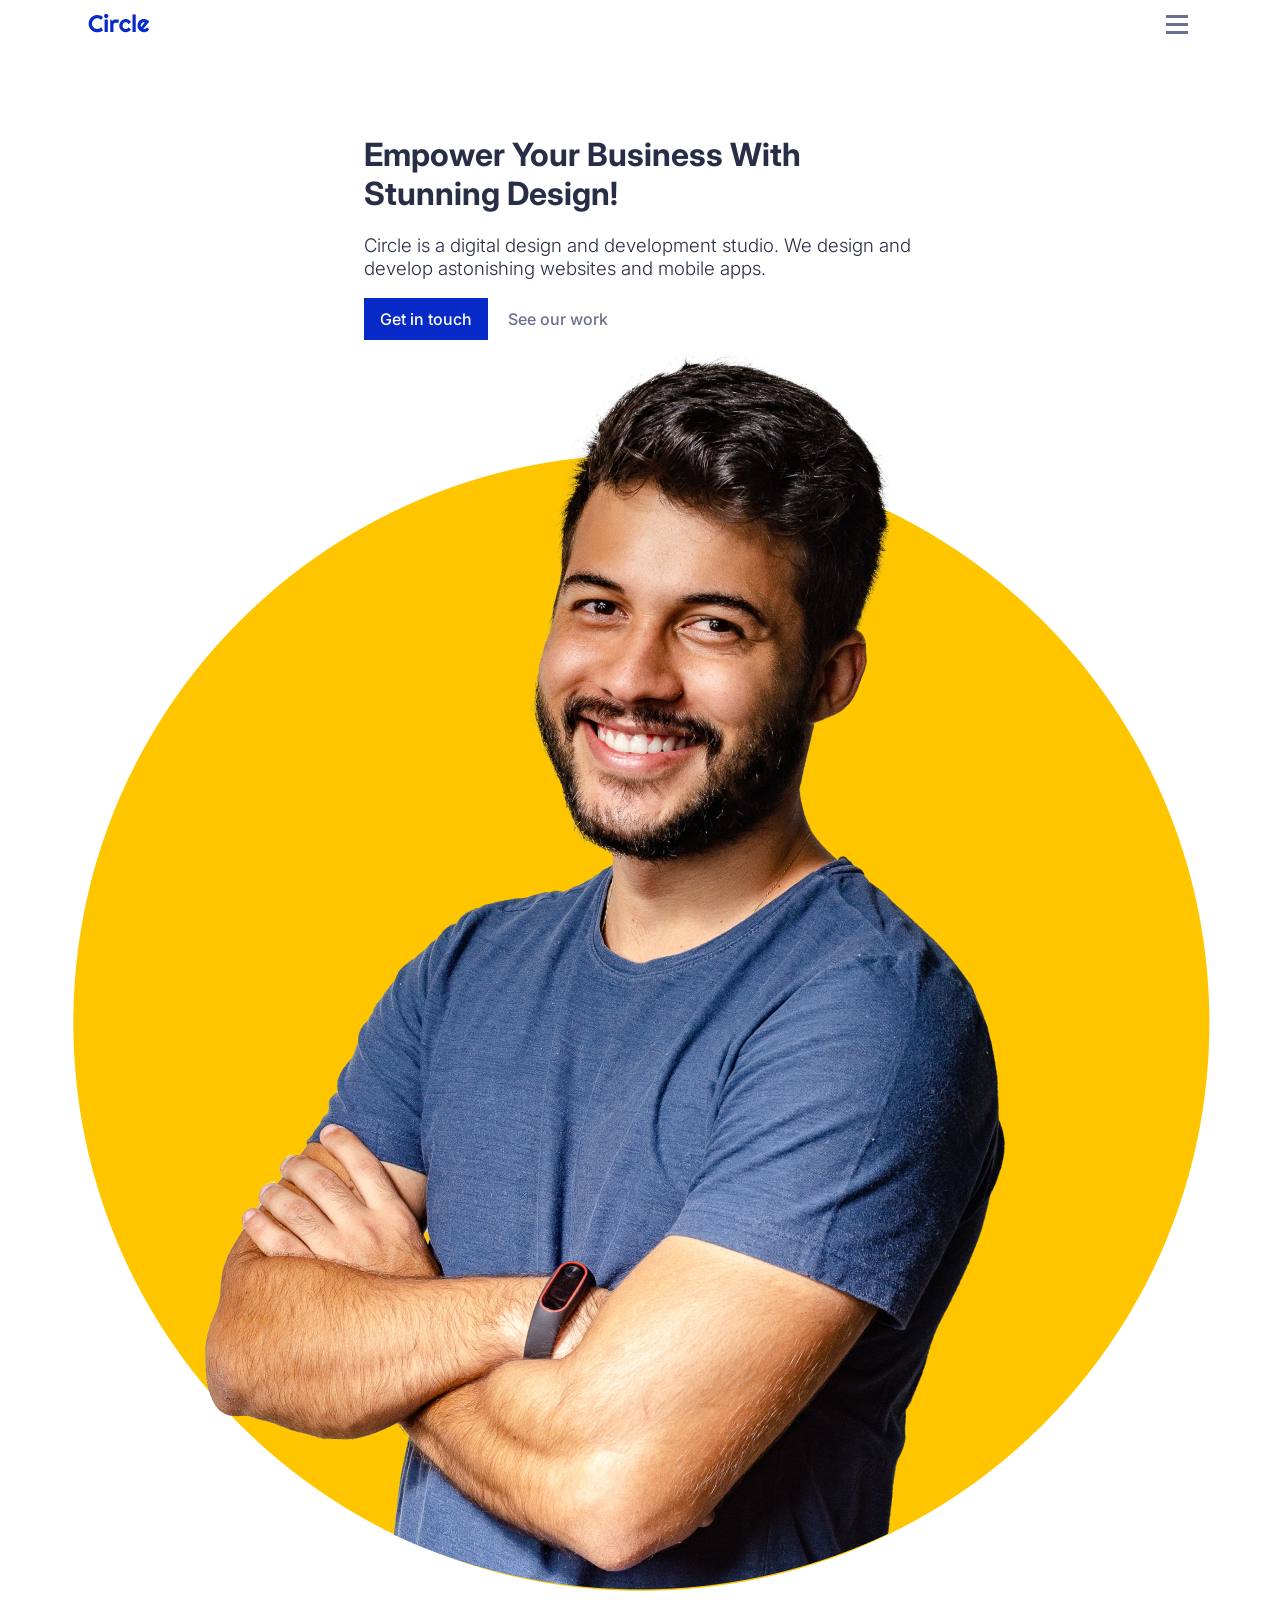
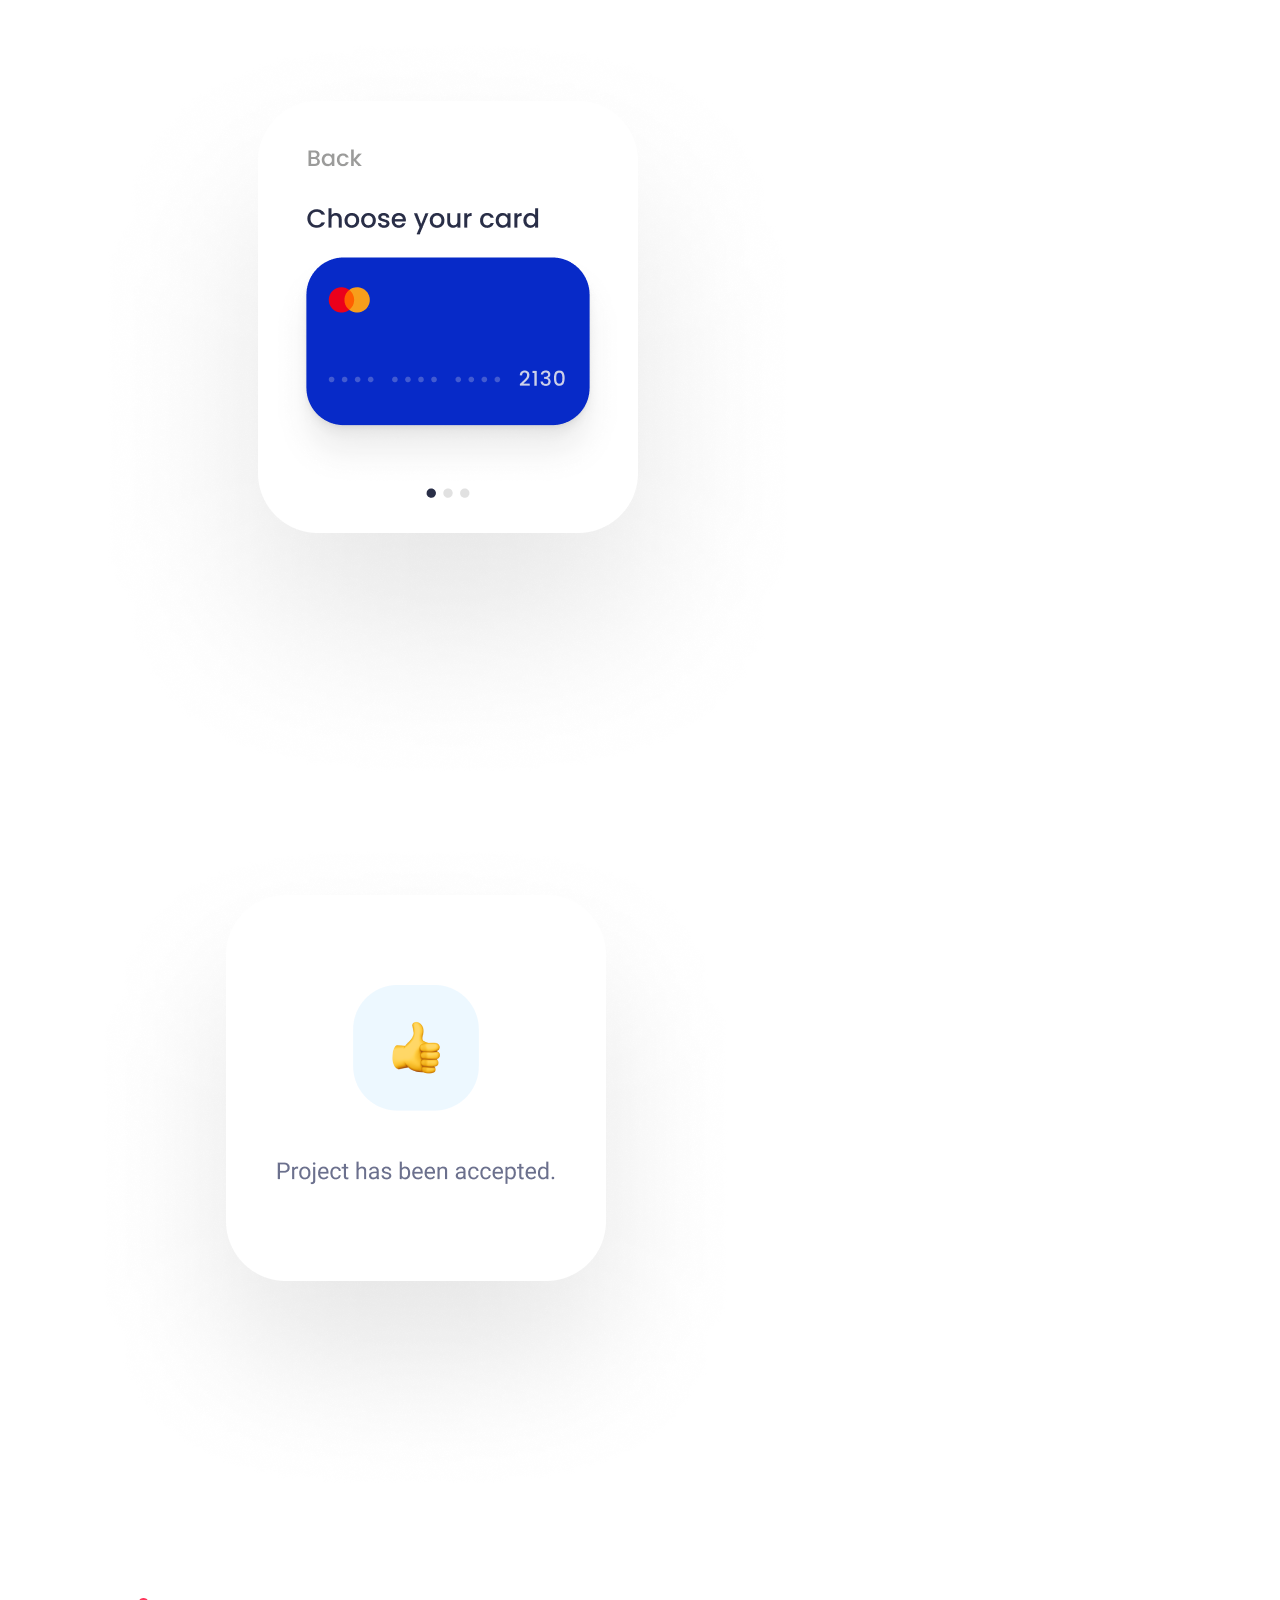
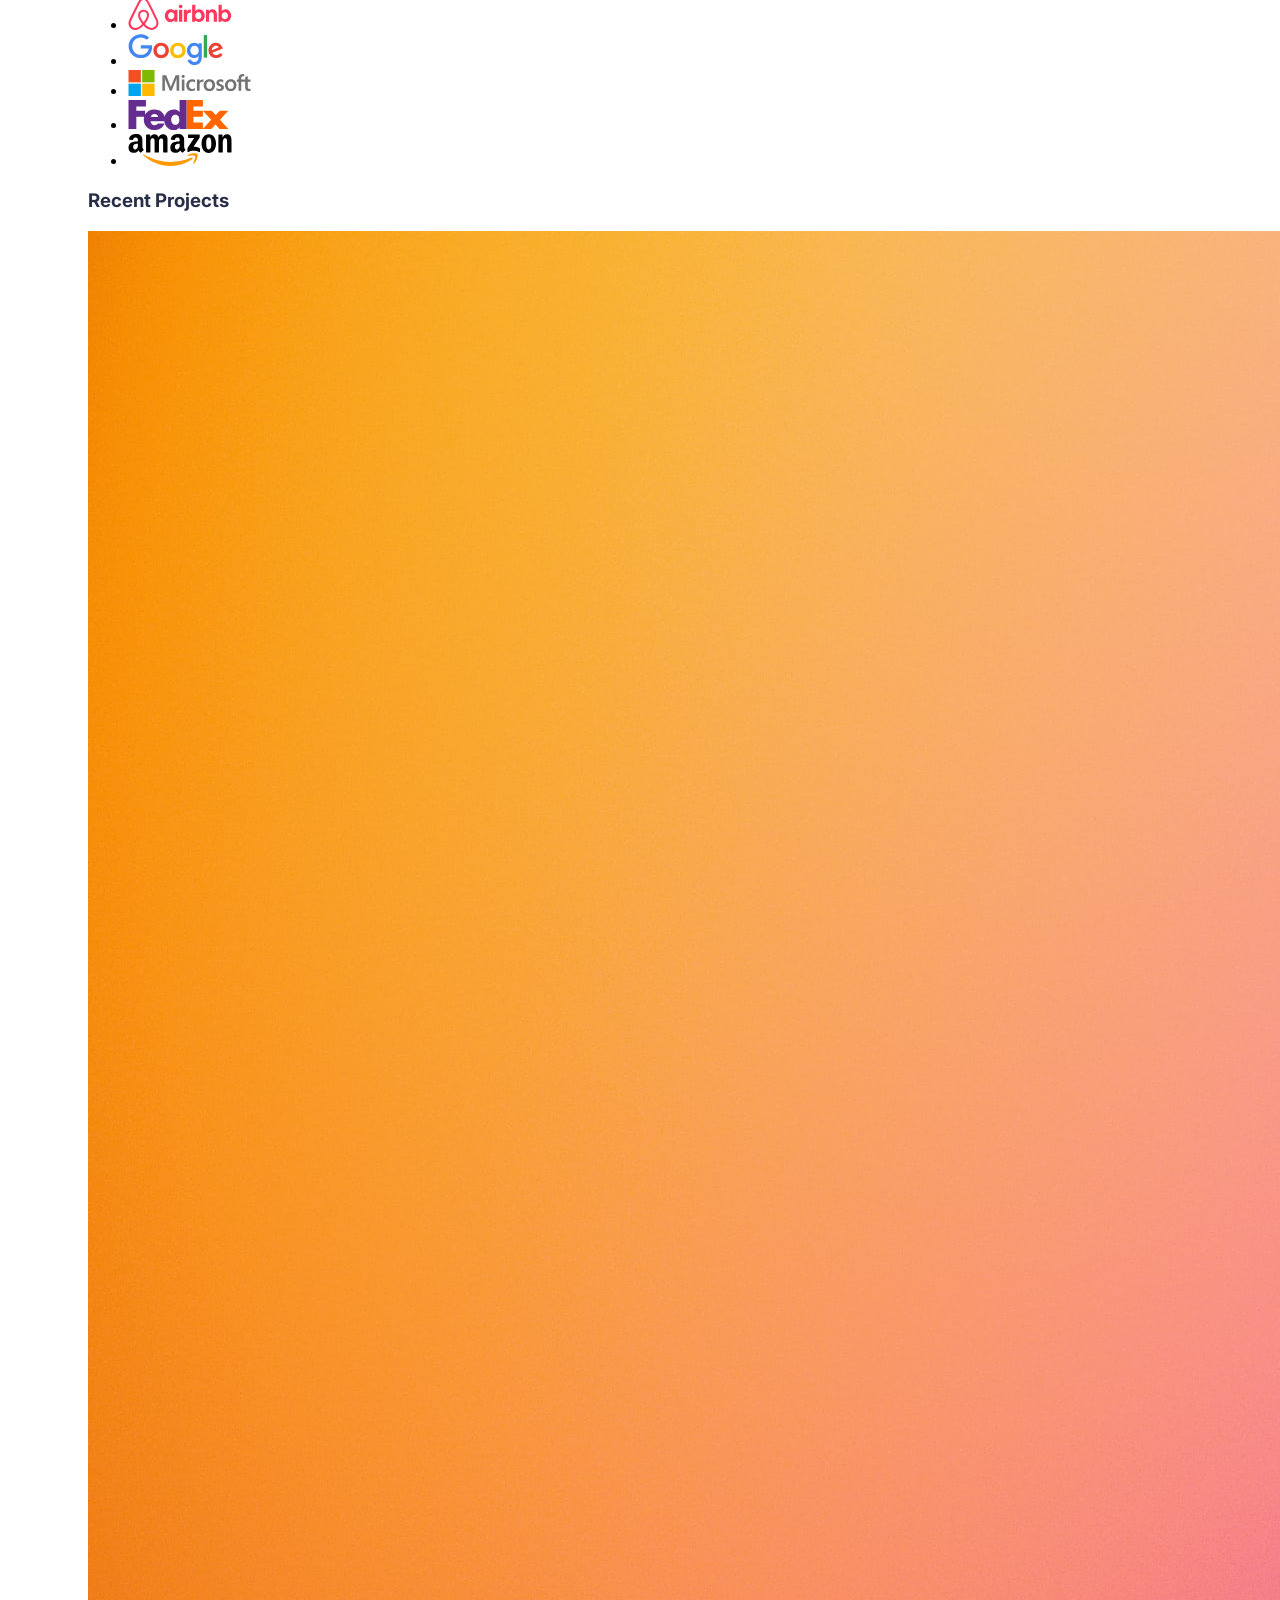
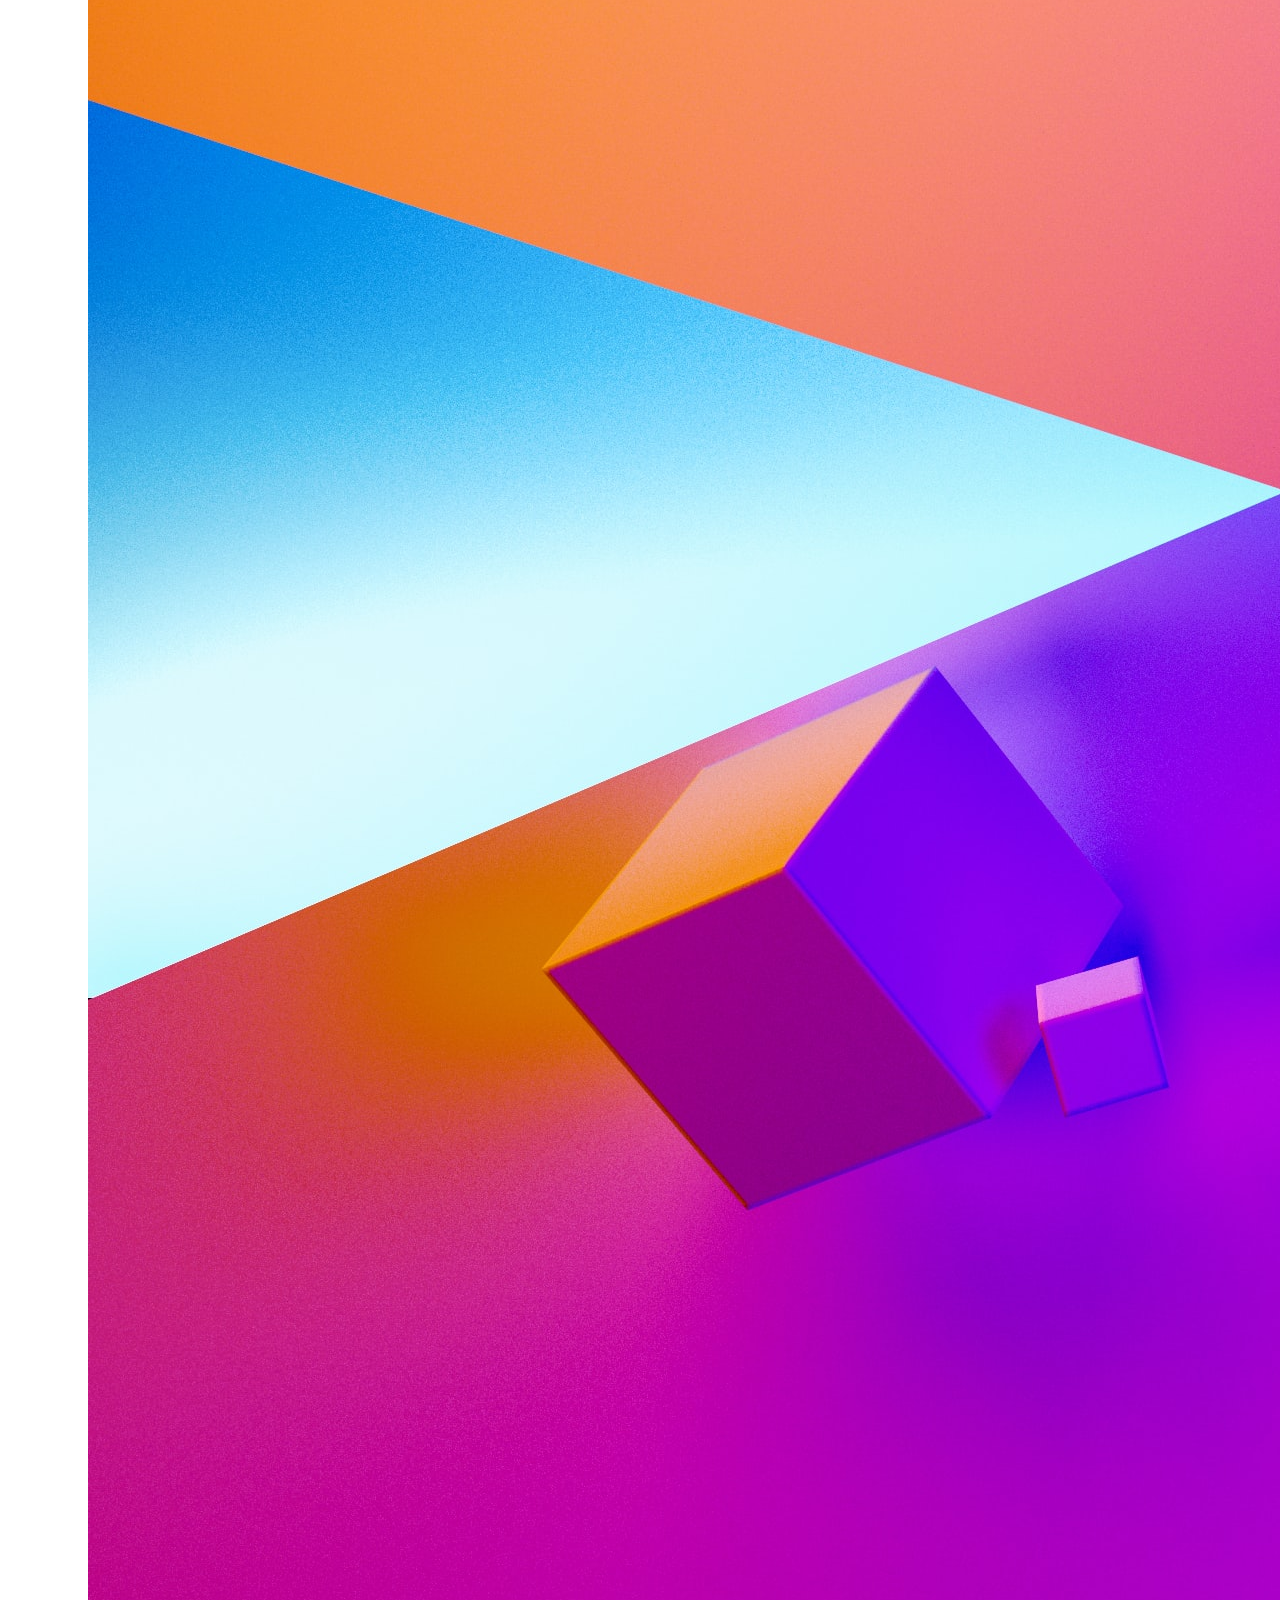
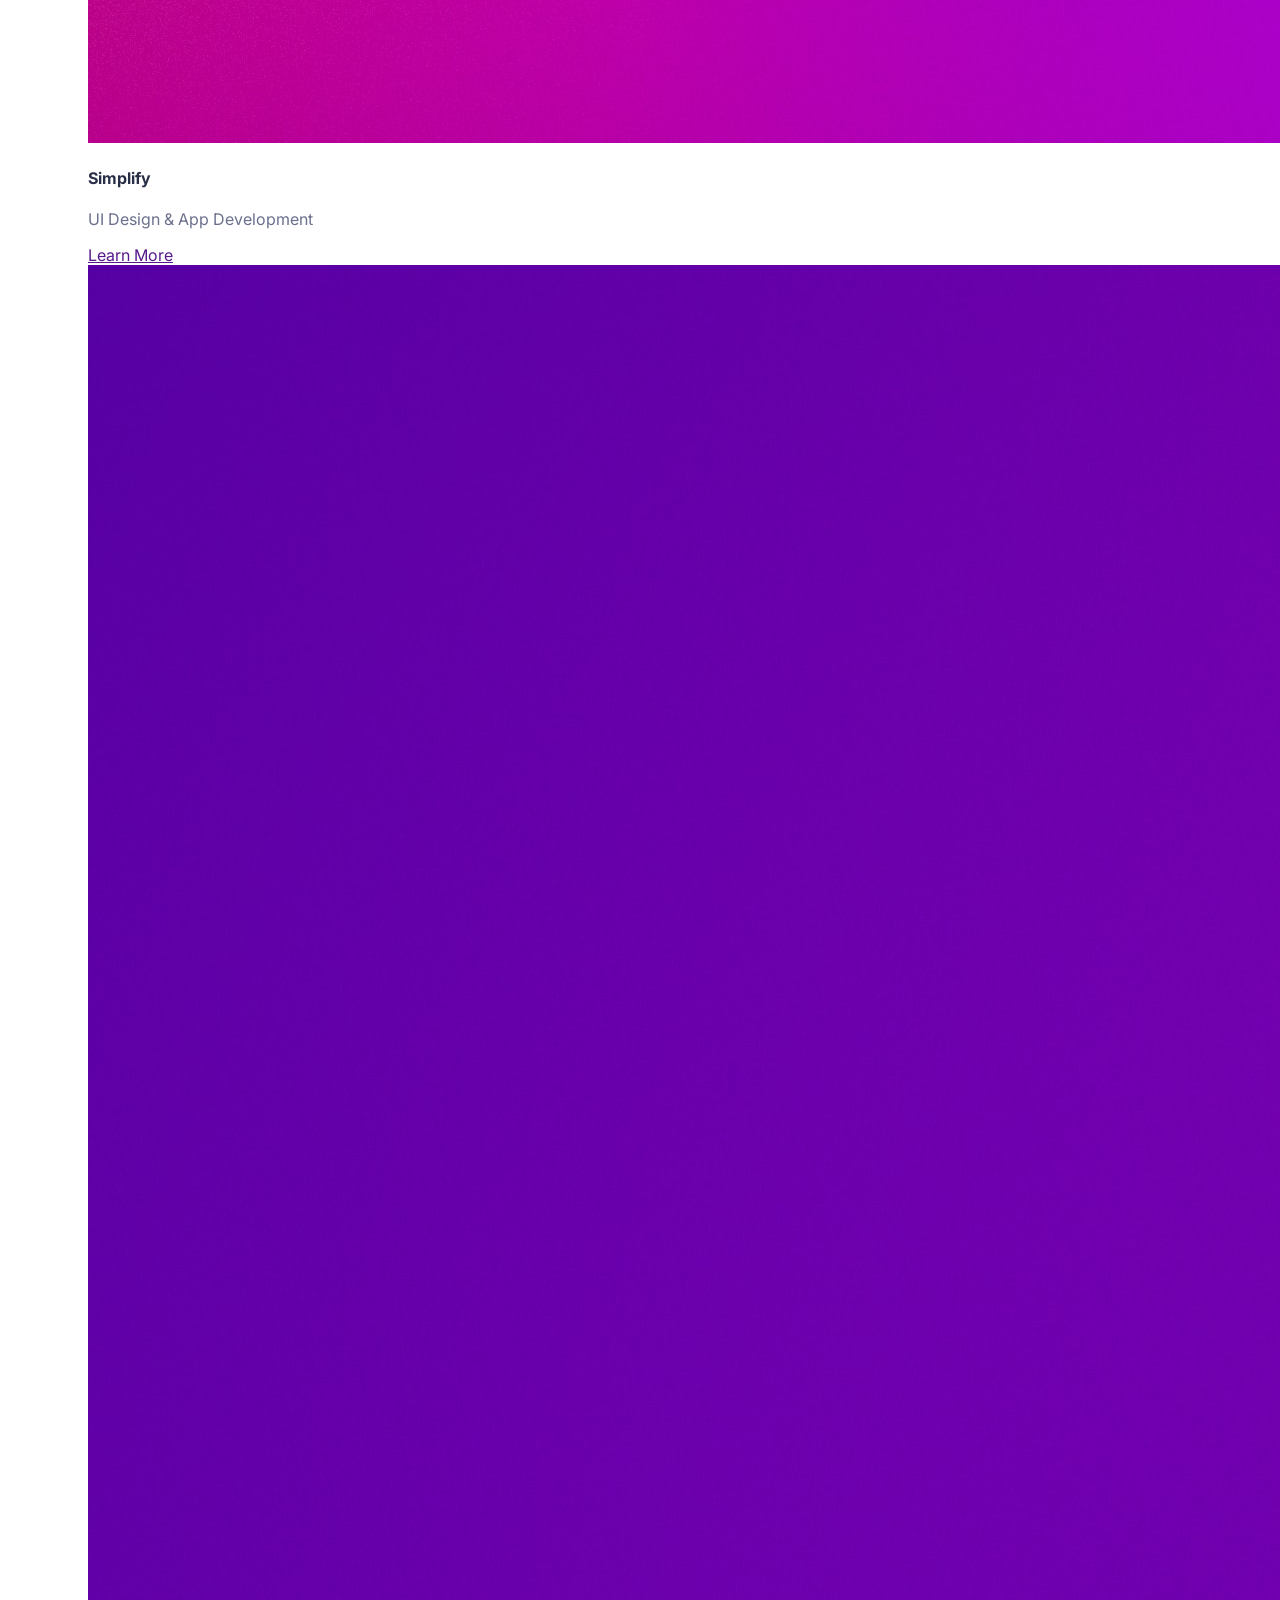
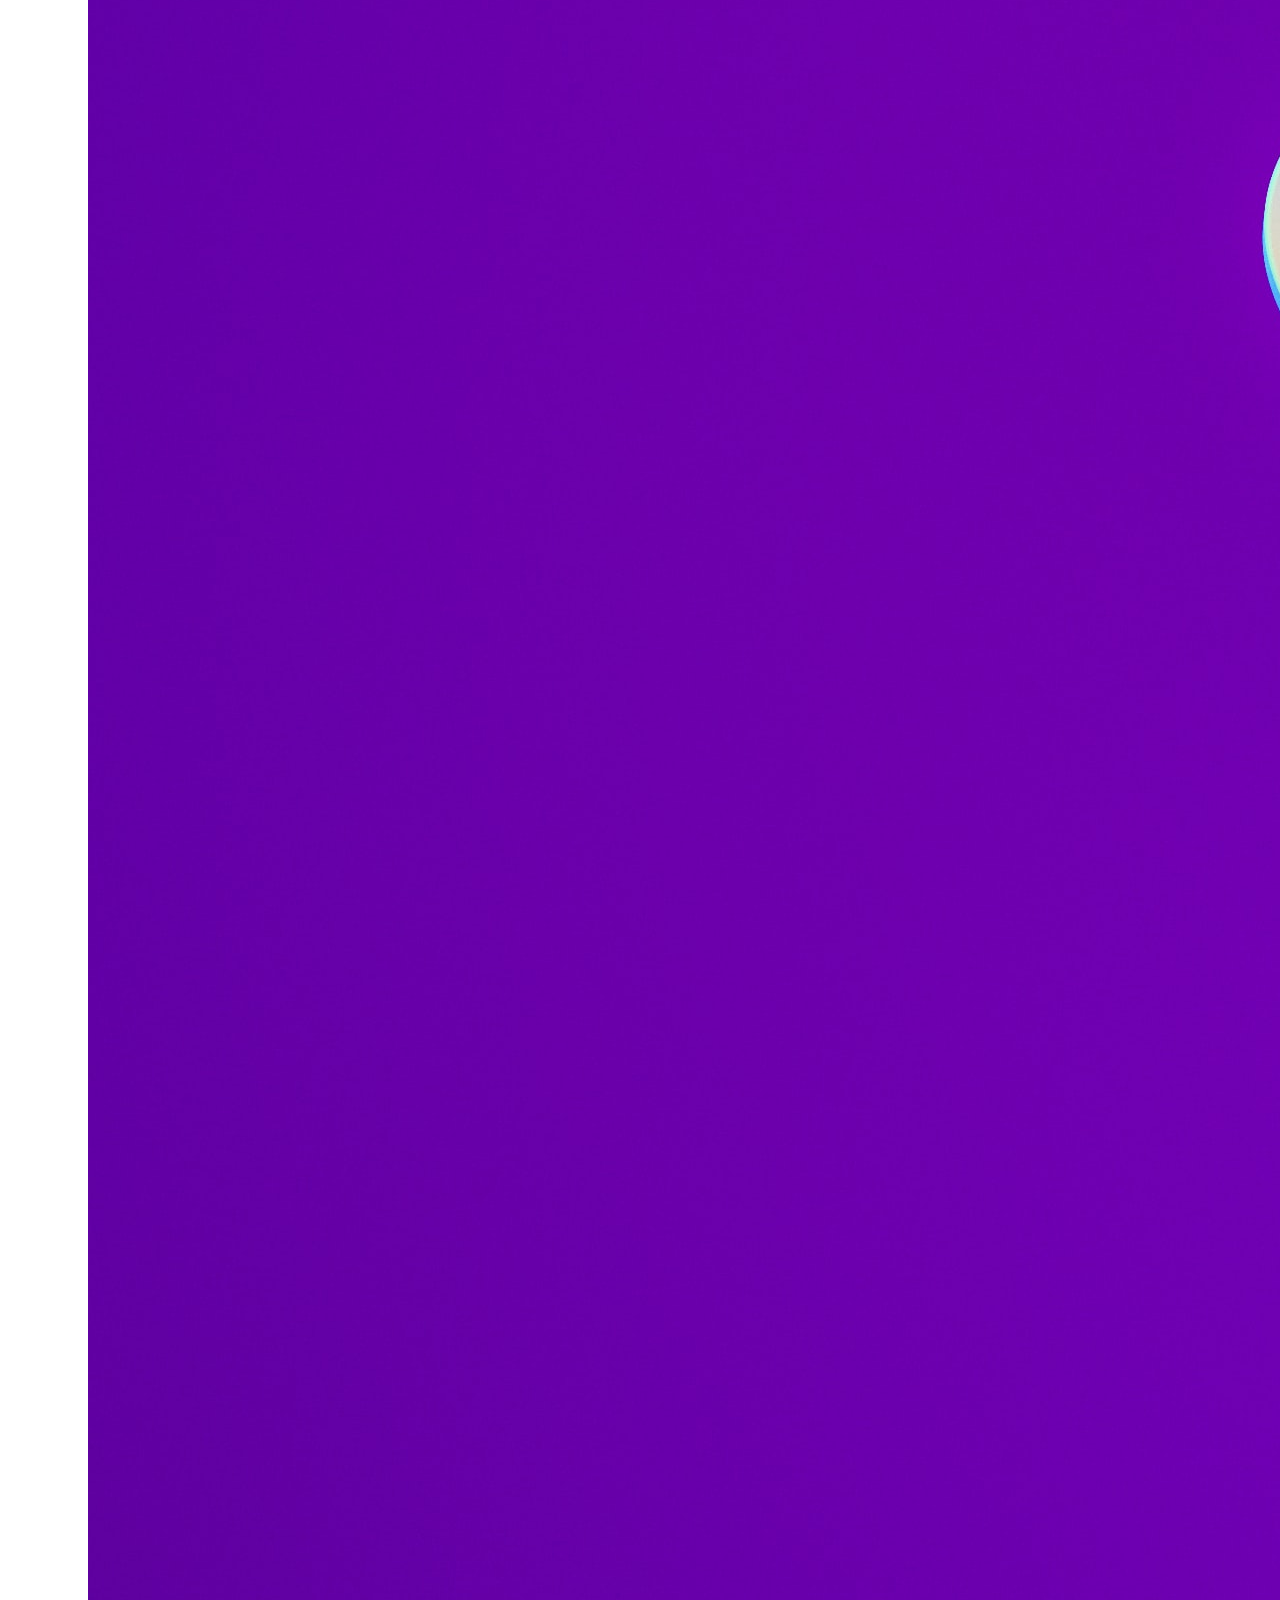
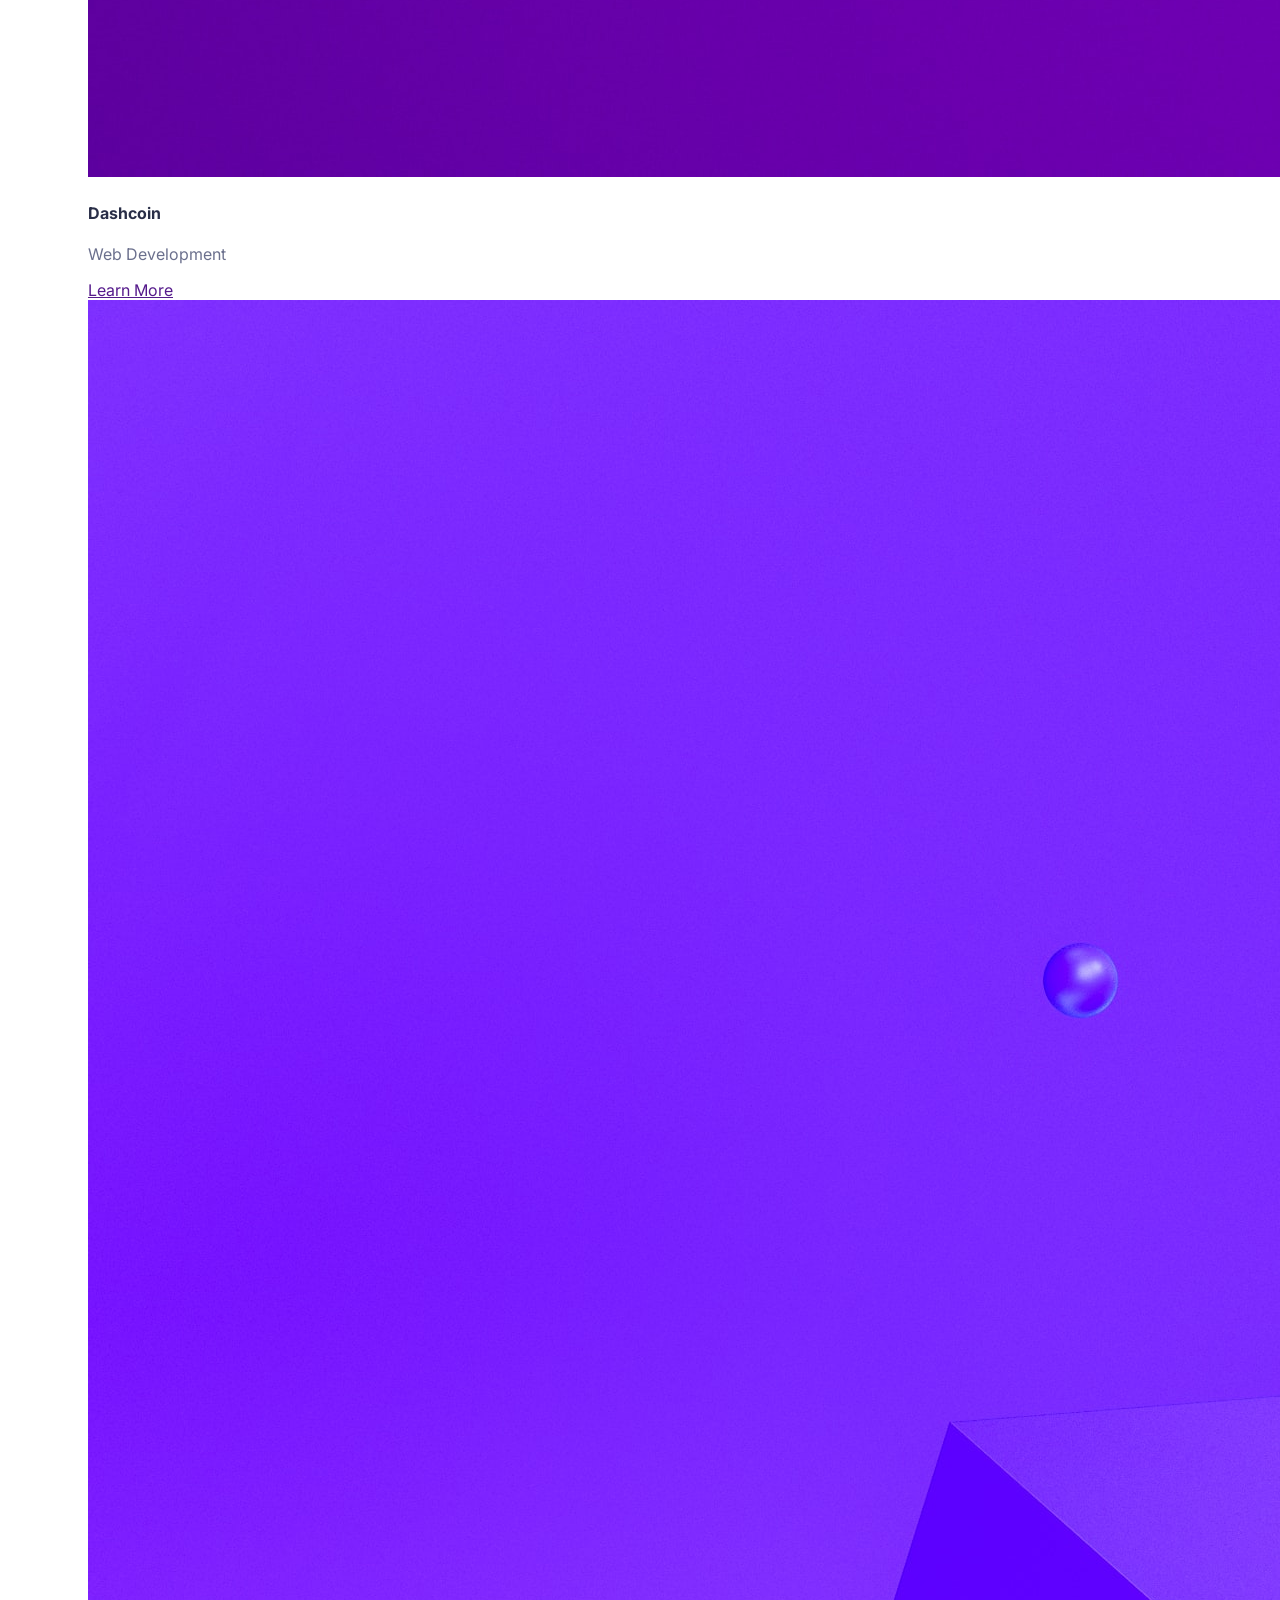
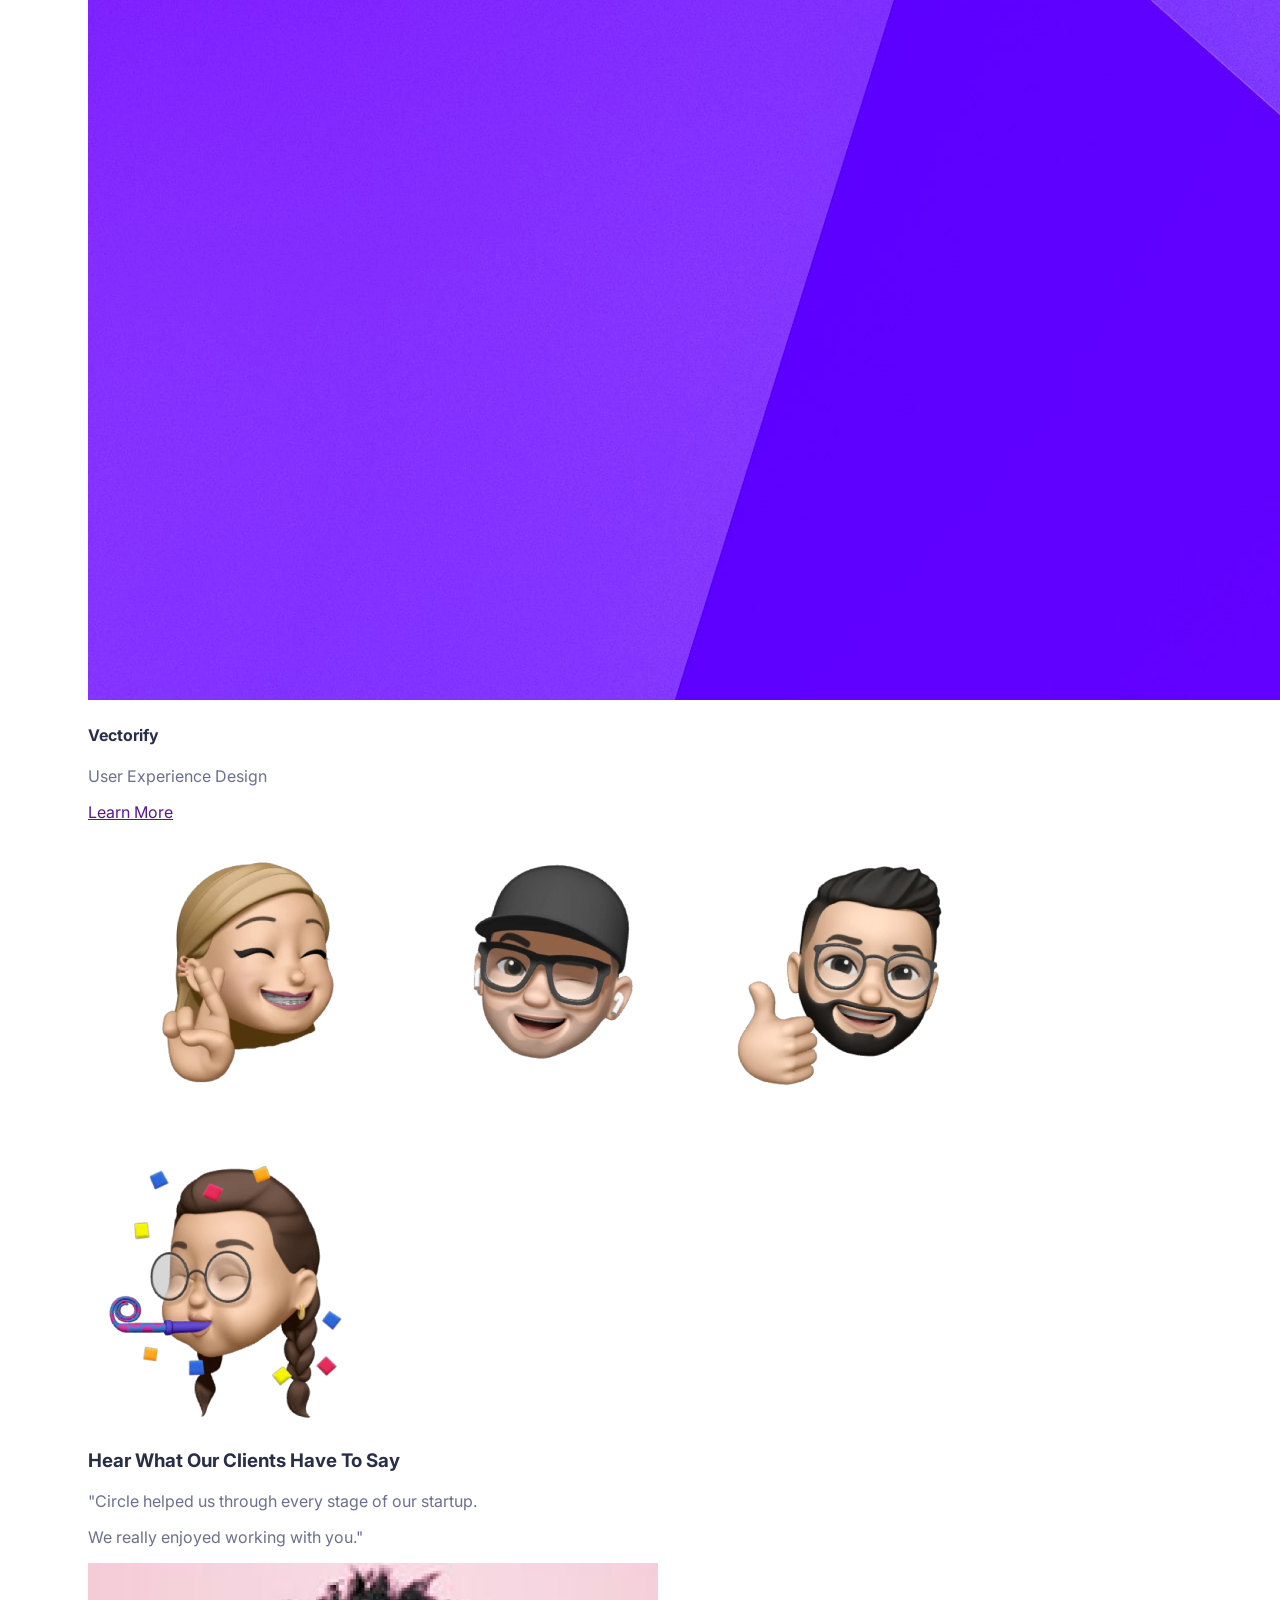
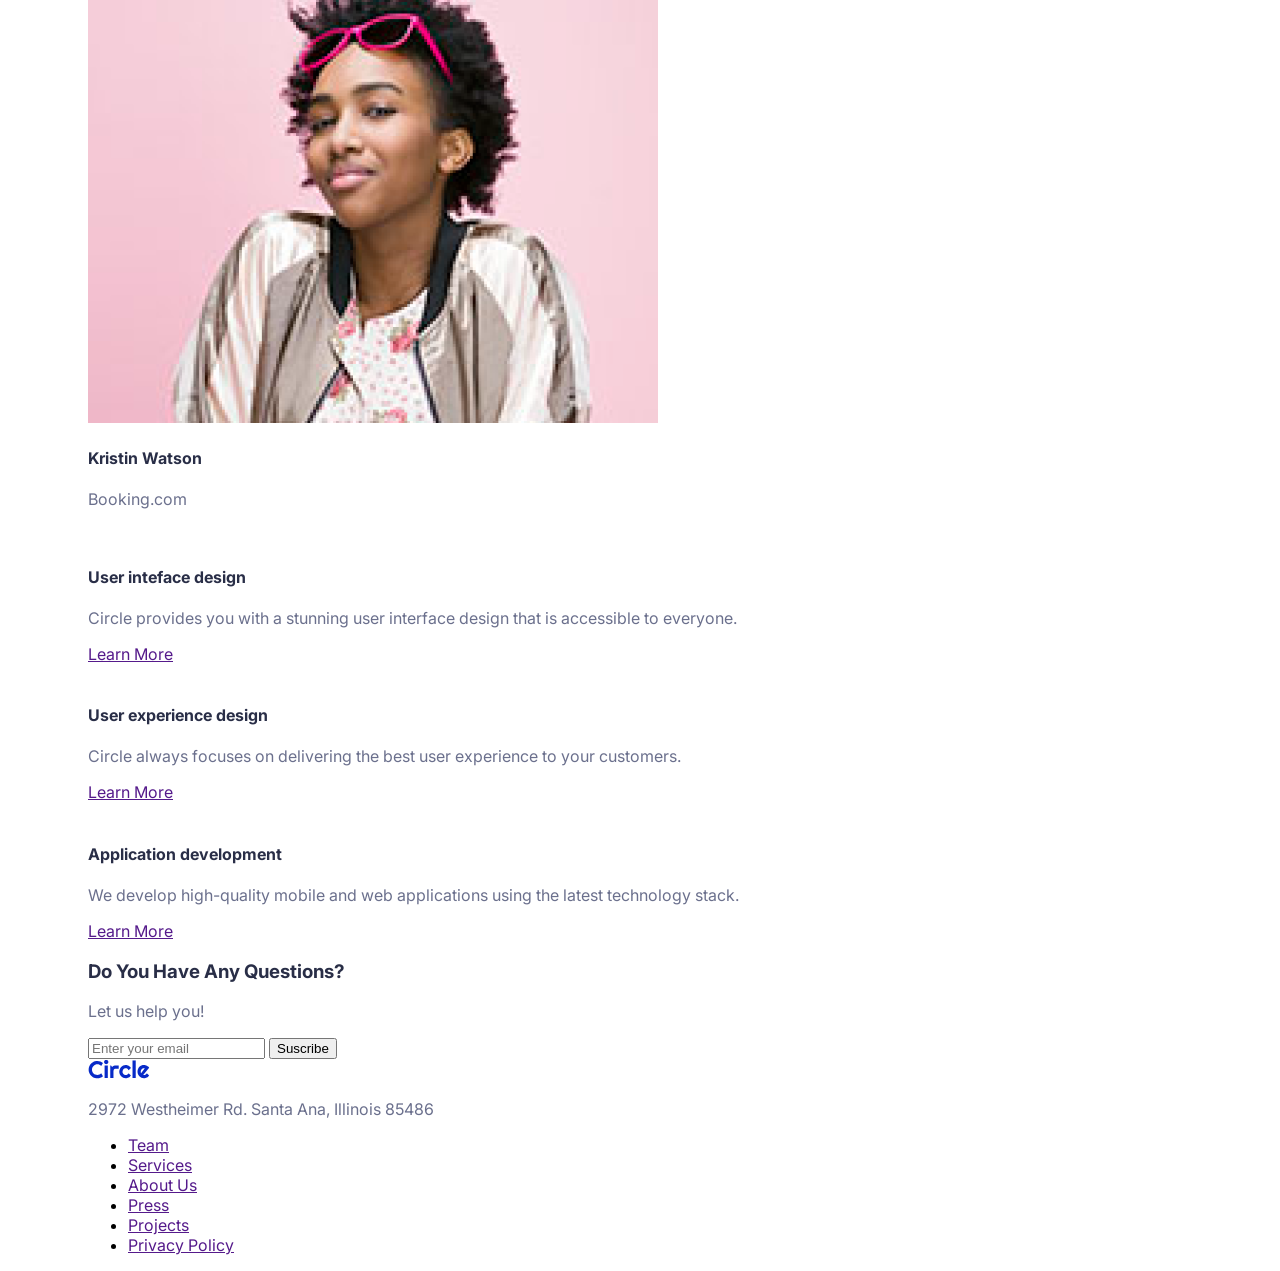
==== index.html @ 39fda459 "html más css nav" ====
<!doctype html>
<html lang="en">
  <head>
    <meta charset="UTF-8" />
    <meta name="viewport" content="width=device-width, initial-scale=1.0" />
    <title>Circle Agency</title>
    <link rel="preconnect" href="https://fonts.googleapis.com" />
    <link rel="preconnect" href="https://fonts.gstatic.com" crossorigin />
    <link
      href="https://fonts.googleapis.com/css2?family=Inter:ital,opsz,wght@0,14..32,100..900;1,14..32,100..900&display=swap"
      rel="stylesheet"
    />
    <link rel="stylesheet" href="/css/styles.css" />
  </head>
  <body>
    <nav>
      <a href="#" id="logo"
        ><img src="/images/logos/circle.svg" alt="Circle Agency Logo"
      /></a>
      <div class="nav-content">
        <ul class="menu">
          <li><a href="">Home</a></li>
          <li><a href="">Projects</a></li>
          <li><a href="">Services</a></li>
        </ul>
        <a href="" id="contact-btn">Contact Us</a>
      </div>
      <div class="mobile-menu">
        <button class="menu-toggle" id="mobile-menu">
          <span class="bar"></span>
          <span class="bar"></span>
          <span class="bar"></span>
        </button>
      </div>
    </nav>
    <header class="hero">
      <div class="cta">
        <h1>Empower Your Business With Stunning Design!</h1>
        <h3>
          Circle is a digital design and development studio. We design and
          develop astonishing websites and mobile apps.
        </h3>
        <div class="cta-btn">
          <a href="" class="blue">Get in touch</a>
          <a href="">See our work</a>
        </div>
      </div>
      <div class="hero-img">
        <img
          src="/images/hero-section/hero-image.png"
          alt="Image of an employee working on a project"
        />
        <img
          src="/images/hero-section/card-1.png"
          alt="card image"
          class="card-1"
        />
        <img
          src="/images/hero-section/card-2.png"
          alt="card image"
          class="card-2"
        />
      </div>
    </header>
    <section class="partners">
      <ul class="list-partners">
        <li id="air">
          <a href=""
            ><img src="/images/logos/airbnb-logo.svg" alt="logo Airbnb"
          /></a>
        </li>
        <li class="goog">
          <a href=""><img src="/images/logos/google-logo.svg" alt="" /></a>
        </li>
        <li class="micro">
          <a href=""
            ><img src="/images/logos/microsoft-logo.svg" alt="logo Microsoft"
          /></a>
        </li>
        <li class="fed">
          <a href=""
            ><img src="/images/logos/fedex-logo.svg" alt="logo FedEx"
          /></a>
        </li>
        <li class="amazon">
          <a href=""
            ><img src="/images/logos/amazon-logo.svg" alt="logo Amazon"
          /></a>
        </li>
      </ul>
    </section>
    <section class="recent-projects">
      <h3>Recent Projects</h3>
      <div class="container">
        <article id="article1">
          <a href=""><img src="/images/projects-section/1.jpg" alt="" /></a>
          <h4>Simplify</h4>
          <p>UI Design & App Development</p>
          <a href="">Learn More</a>
        </article>
        <article id="article2">
          <a href=""><img src="/images/projects-section/2.jpg" alt="" /></a>
          <h4>Dashcoin</h4>
          <p>Web Development</p>
          <a href="">Learn More</a>
        </article>
        <article id="article3">
          <a href=""><img src="/images/projects-section/3.jpg" alt="" /></a>
          <h4>Vectorify</h4>
          <p>User Experience Design</p>
          <a href="">Learn More</a>
        </article>
      </div>
    </section>
    <section class="testimonial">
      <div class="container">
        <div class="emojis">
          <img src="/images/testimonial-section/memoji-1.png" alt="" />
          <img src="/images/testimonial-section/memoji-2.png" alt="" />
          <img src="/images/testimonial-section/memoji-3.png" alt="" />
          <img src="/images/testimonial-section/memoji-4.png" alt="" />
        </div>
        <div class="info">
          <h3>Hear What Our Clients Have To Say</h3>
          <p>"Circle helped us through every stage of our startup.</p>
          <p>We really enjoyed working with you."</p>
        </div>
        <div class="profile">
          <img src="/images/testimonial-section/profile.png" alt="" />
          <h4>Kristin Watson</h4>
          <p>Booking.com</p>
        </div>
      </div>
    </section>
    <section class="our-services">
      <div class="container">
        <article class="service">
          <img src="/images/services-section/1.svg" alt="" />
          <h4>User inteface design</h4>
          <p>
            Circle provides you with a stunning user interface design that is
            accessible to everyone.
          </p>
          <a href="">Learn More</a>
        </article>
        <article class="service">
          <img src="/images/services-section/2.svg" alt="" />
          <h4>User experience design</h4>
          <p>
            Circle always focuses on delivering the best user experience to your
            customers.
          </p>
          <a href="">Learn More</a>
        </article>
        <article class="service">
          <img src="/images/services-section/3.svg" alt="" />
          <h4>Application development</h4>
          <p>
            We develop high-quality mobile and web applications using the latest
            technology stack.
          </p>
          <a href="">Learn More</a>
        </article>
      </div>
    </section>
    <section class="newsletter">
      <h3>Do You Have Any Questions?</h3>
      <p>Let us help you!</p>
      <form action="post" class="post-email">
        <input type="email" placeholder="Enter your email" />
        <button type="submit">Suscribe</button>
      </form>
    </section>
    <footer>
      <div class="footer-info">
        <img src="/images/logos/circle.svg" alt="logo Circle Agency" />
        <p>2972 Westheimer Rd. Santa Ana, Illinois 85486</p>
      </div>
      <div class="footer-services">
        <ul class="site-map">
          <li><a href="">Team</a></li>
          <li><a href="">Services</a></li>
          <li><a href="">About Us</a></li>
          <li><a href="">Press</a></li>
          <li><a href="">Projects</a></li>
          <li><a href="">Privacy Policy</a></li>
        </ul>
      </div>
    </footer>
    <script src="/js/main.js"></script>
  </body>
</html>
---- css/styles.css ----
/*
FUENTE INTER
.inter-<uniquifier> {
  font-family: "Inter", sans-serif;
  font-optical-sizing: auto;
  font-weight: <weight>;
  font-style: normal;
}
*/

/* VARIABLES DE COLOR */
:root {
  /* Primary Colors */
  --primary-blue: #072ac8; /* El azul fuerte de los botones */
  --secondary-blue: #43d2ff; /* El azul claro/cyan */

  /* Neutral / Text Colors */
  --dark-grey: #292e47; /* El color para los títulos (H1, H2, etc.) */
  --medium-grey: #6b708d; /* Para textos secundarios o headlines */
  --light-grey: #f2f4fc; /* Gris muy claro (posibles fondos de sección) */
  --soft-blue-bg: #ecf7ff; /* El azul más pálido de la derecha */

  /* Accent Colors */
  --accent-yellow: #ffc600; /* El amarillo del círculo del Hero y testimonios */

  /* Extra Blue Shades (del Design System) */
  --blue-shade-1: #a2d5f9;
  --blue-shade-2: #d1edff;

  /* White */
  --white: #ffffff;
}

/* ESTILOS GLOBALES */
body {
  font-family: "Inter", sans-serif;
  background-color: var(--white);
  font-size: 16px;
  margin: 0;
  padding: 0 2rem;
}

h1,
h2,
h3,
h4 {
  color: var(--dark-grey);
}

p {
  color: var(--medium-grey);
}

/* MOBILE FIRST */
/*NAVIGATION*/

nav {
  display: flex;
  justify-content: space-between;
  padding: 1.3rem 0;
}

.nav-content {
  display: none; /* Oculto por defecto en móvil */
}

.nav-content .menu {
  list-style: none;
  padding: 0;
  margin-bottom: 0;
}

.menu li {
  padding-bottom: 1rem;
}

.nav-content .menu a {
  text-decoration: none;
  color: var(--primary-blue);
  font-weight: 700;
}

.nav-content #contact-btn {
  background-color: var(--primary-blue);
  color: var(--white);
  padding: 0.7rem 1rem;
  text-decoration: none;
  font-weight: 500;
  text-align: center;
  margin-top: 0;
}

.nav-content.active {
  display: flex;
  flex-direction: column;
  justify-content: flex-start;
  align-items: center;
  text-align: center;
  padding-top: 0;
}

.menu-toggle {
  background: none;
  border: none;
  cursor: pointer;
  width: 30px;
  height: 24px;
  position: relative;
  display: flex;
  justify-content: center;
  align-items: center;
}

.bar,
.bar::before,
.bar::after {
  content: "";
  display: block;
  width: 22px;
  height: 2.8px;
  background-color: var(--medium-grey);
  position: absolute;
  transition: all 0.3s ease; /* Para que luego la animación a "X" sea fluida */
}

.bar::before {
  top: -8px;
}
.bar::after {
  top: 8px;
}

/*HERO SECTION*/
.hero {
  display: flex;
  flex-direction: column;
  align-items: center;
  padding: 0.5rem 0;
}

.cta h3 {
  font-weight: 300;
}

.cta-btn {
  margin-top: 1.8rem;
}
.cta-btn .blue {
  background-color: var(--primary-blue);
  color: var(--white);
  padding: 0.7rem 1rem;
  margin-right: 1rem;
  text-decoration: none;
  font-weight: 500;
  text-align: center;
  margin-top: 0;
}

.cta-btn a {
  text-decoration: none;
  color: var(--medium-grey);
  font-weight: 500;
}

/* ESTILOS PARA DESKTOP */

@media screen and (min-width: 768px) {
  body {
    font-size: 16px;
    margin: 0;
    padding: 0 5.5rem;
  }

  /* NAVEGACIÓN */
  nav {
    display: flex;
    justify-content: space-between;
    align-items: center;
    padding: 0.8rem 0;
  }

  .menu {
    display: flex;
    gap: 2rem;
    list-style: none;
  }

  .menu li {
    color: var(--primary-blue);
    cursor: pointer;
  }

  .menu li a {
    text-decoration: none;
    color: var(--primary-blue);
    font-weight: 700;
  }

  .menu li a:hover {
    text-decoration: underline;
  }

  #contact-btn {
    background-color: var(--primary-blue);
    color: var(--white);
    padding: 0.7rem 1rem;
    text-decoration: none;
    font-weight: 500;
  }

  /* HERO SECTION */

  .hero {
    display: flex;
    justify-content: space-between;
    align-items: center;
    padding: 4rem 0;
  }

  .cta {
    width: 50%;
  }
}
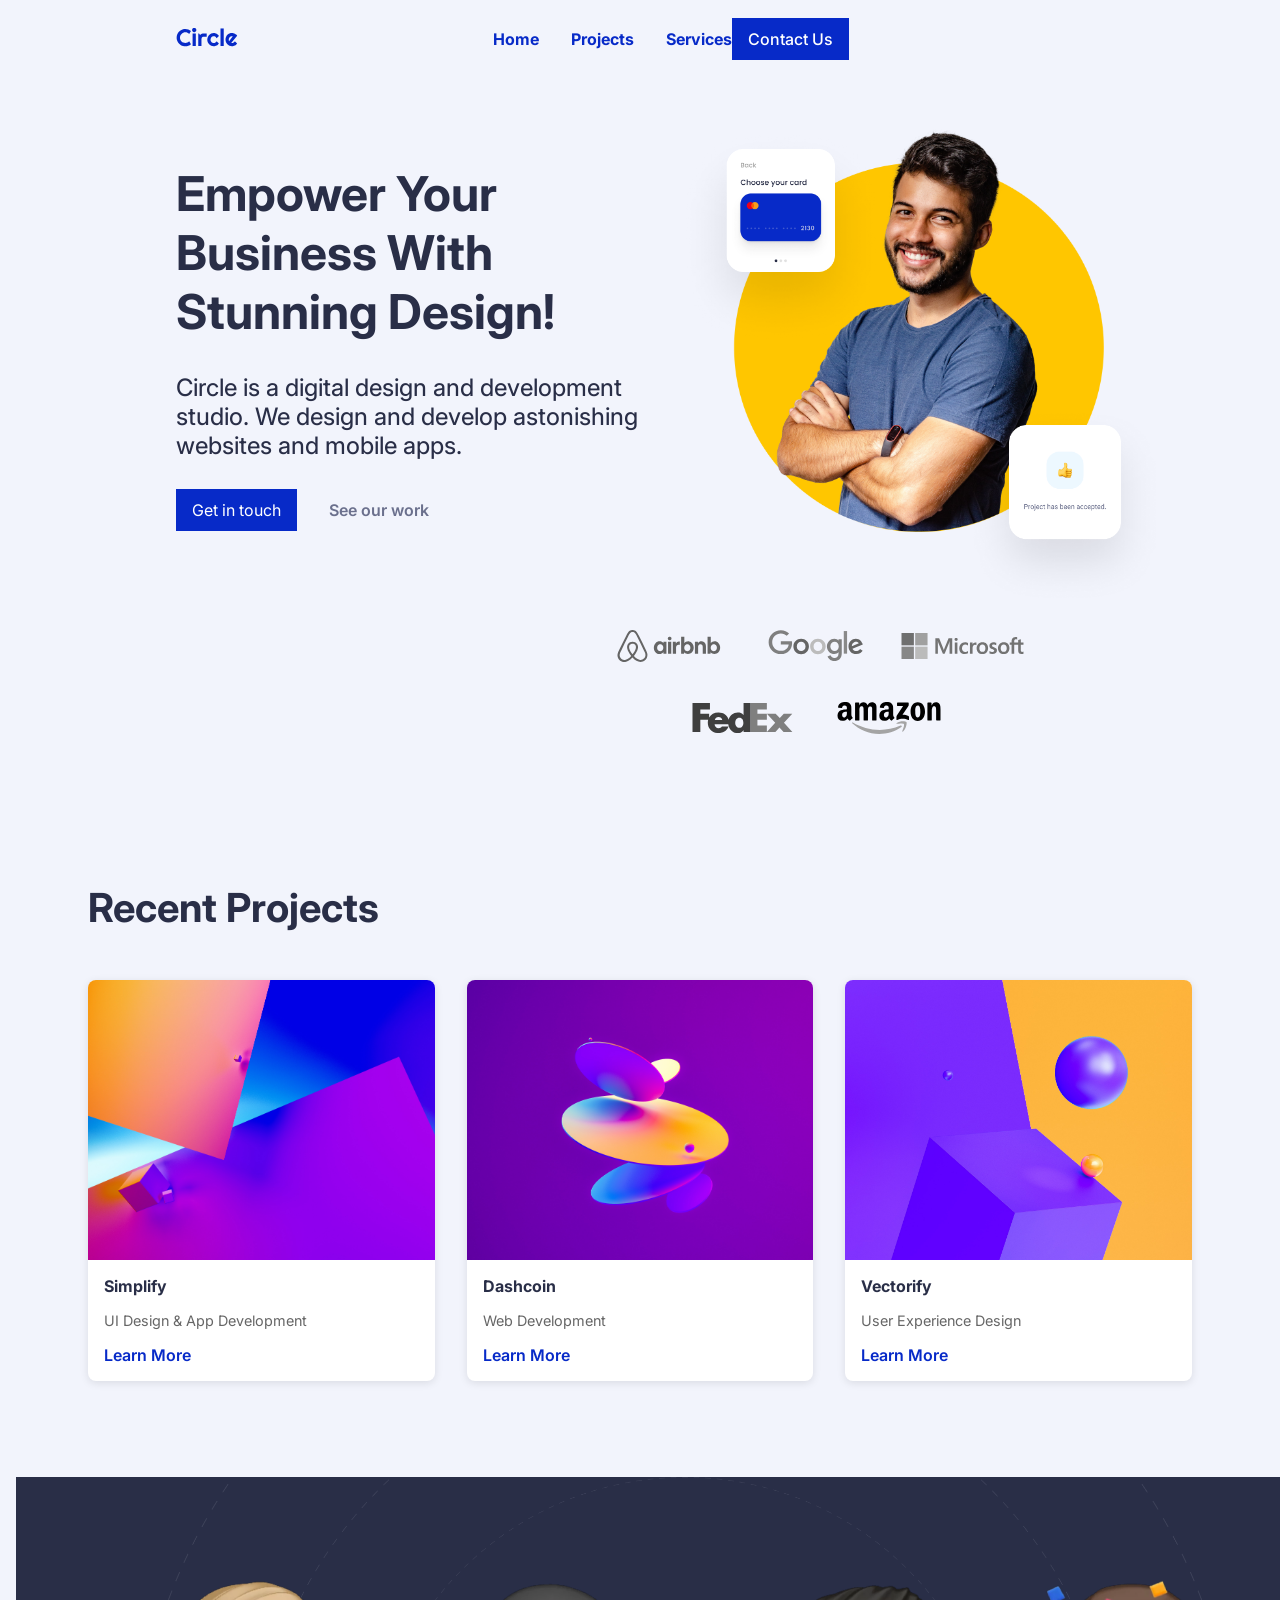
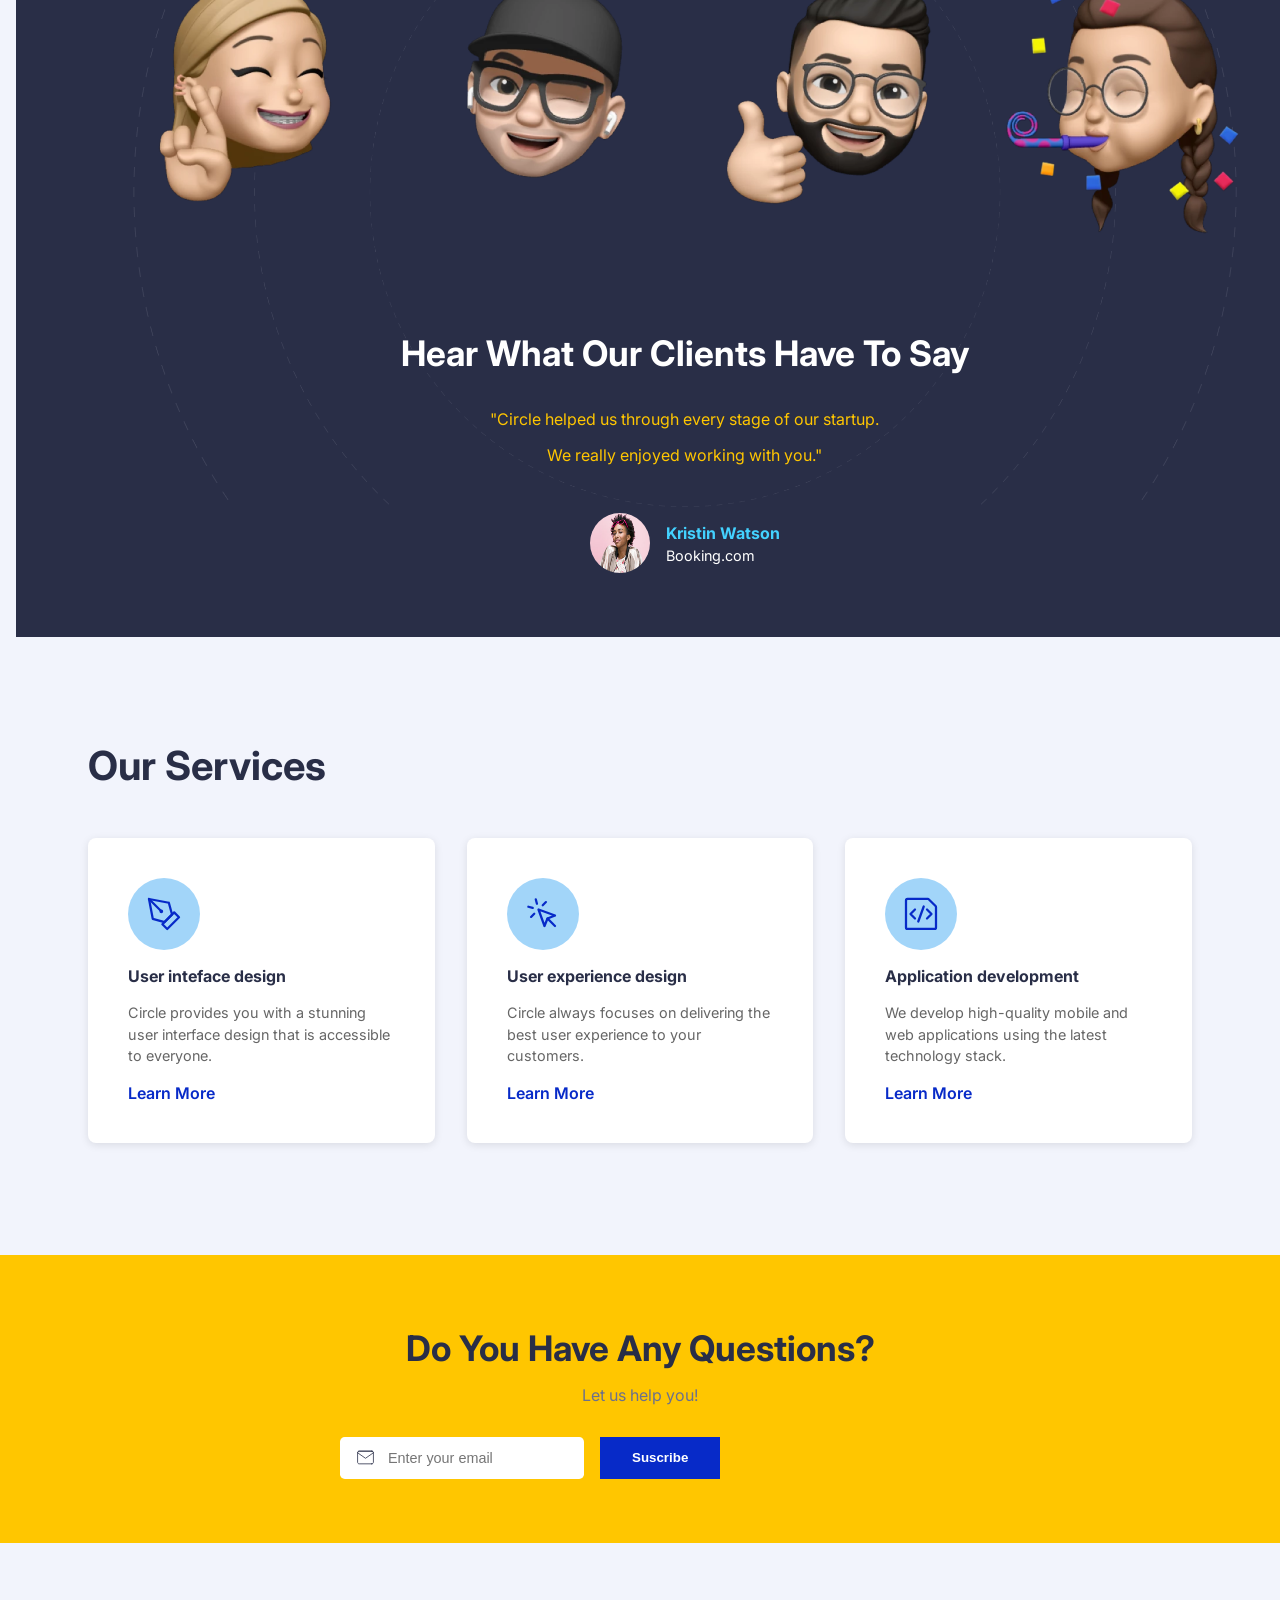
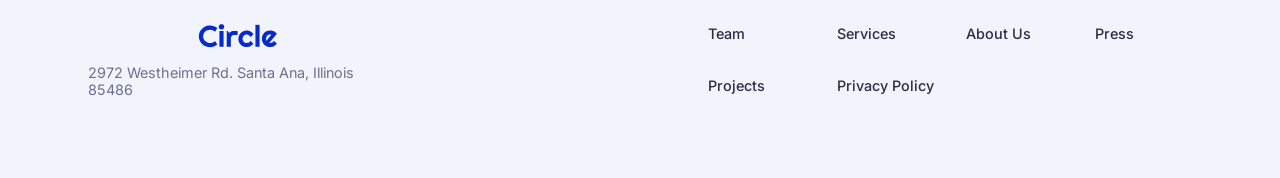
==== commit 8d581746: "home project y contact us mobile first done. Responsive: work in progress" ====
--- a/index.html
+++ b/index.html
@@ -14,7 +14,7 @@
   </head>
   <body>
     <nav>
-      <a href="#" id="logo"
+      <a href="/index.html" id="logo"
         ><img src="/images/logos/circle.svg" alt="Circle Agency Logo"
       /></a>
       <div class="nav-content">
@@ -23,7 +23,7 @@
           <li><a href="">Projects</a></li>
           <li><a href="">Services</a></li>
         </ul>
-        <a href="" id="contact-btn">Contact Us</a>
+        <a href="/contact.html" id="contact-btn">Contact Us</a>
       </div>
       <div class="mobile-menu">
         <button class="menu-toggle" id="mobile-menu">
@@ -49,6 +49,7 @@
         <img
           src="/images/hero-section/hero-image.png"
           alt="Image of an employee working on a project"
+          id="img-1"
         />
         <img
           src="/images/hero-section/card-1.png"
@@ -64,25 +65,25 @@
     </header>
     <section class="partners">
       <ul class="list-partners">
-        <li id="air">
+        <li class="logo-partners">
           <a href=""
             ><img src="/images/logos/airbnb-logo.svg" alt="logo Airbnb"
           /></a>
         </li>
-        <li class="goog">
+        <li class="logo-partners">
           <a href=""><img src="/images/logos/google-logo.svg" alt="" /></a>
         </li>
-        <li class="micro">
+        <li class="logo-partners">
           <a href=""
             ><img src="/images/logos/microsoft-logo.svg" alt="logo Microsoft"
           /></a>
         </li>
-        <li class="fed">
+        <li class="logo-partners">
           <a href=""
             ><img src="/images/logos/fedex-logo.svg" alt="logo FedEx"
           /></a>
         </li>
-        <li class="amazon">
+        <li class="logo-partners">
           <a href=""
             ><img src="/images/logos/amazon-logo.svg" alt="logo Amazon"
           /></a>
@@ -92,28 +93,28 @@
     <section class="recent-projects">
       <h3>Recent Projects</h3>
       <div class="container">
-        <article id="article1">
+        <article class="project-card">
           <a href=""><img src="/images/projects-section/1.jpg" alt="" /></a>
           <h4>Simplify</h4>
           <p>UI Design & App Development</p>
-          <a href="">Learn More</a>
-        </article>
-        <article id="article2">
+          <a href="/projects.html">Learn More</a>
+        </article>
+        <article class="project-card">
           <a href=""><img src="/images/projects-section/2.jpg" alt="" /></a>
           <h4>Dashcoin</h4>
           <p>Web Development</p>
-          <a href="">Learn More</a>
-        </article>
-        <article id="article3">
+          <a href="/projects.html">Learn More</a>
+        </article>
+        <article class="project-card">
           <a href=""><img src="/images/projects-section/3.jpg" alt="" /></a>
           <h4>Vectorify</h4>
           <p>User Experience Design</p>
-          <a href="">Learn More</a>
-        </article>
-      </div>
-    </section>
-    <section class="testimonial">
-      <div class="container">
+          <a href="/projects.html">Learn More</a>
+        </article>
+      </div>
+    </section>
+    <section class="testimonials">
+      <div class="container-testimonials">
         <div class="emojis">
           <img src="/images/testimonial-section/memoji-1.png" alt="" />
           <img src="/images/testimonial-section/memoji-2.png" alt="" />
@@ -127,15 +128,20 @@
         </div>
         <div class="profile">
           <img src="/images/testimonial-section/profile.png" alt="" />
-          <h4>Kristin Watson</h4>
-          <p>Booking.com</p>
+          <div class="profile-info">
+            <h4>Kristin Watson</h4>
+            <p>Booking.com</p>
+          </div>
         </div>
       </div>
     </section>
     <section class="our-services">
+      <h3>Our Services</h3>
       <div class="container">
         <article class="service">
-          <img src="/images/services-section/1.svg" alt="" />
+          <div class="icon-circle">
+            <img src="/images/services-section/icons/1.svg" alt="" />
+          </div>
           <h4>User inteface design</h4>
           <p>
             Circle provides you with a stunning user interface design that is
@@ -144,7 +150,9 @@
           <a href="">Learn More</a>
         </article>
         <article class="service">
-          <img src="/images/services-section/2.svg" alt="" />
+          <div class="icon-circle">
+            <img src="/images/services-section/icons/2.svg" alt="" />
+          </div>
           <h4>User experience design</h4>
           <p>
             Circle always focuses on delivering the best user experience to your
@@ -153,7 +161,9 @@
           <a href="">Learn More</a>
         </article>
         <article class="service">
-          <img src="/images/services-section/3.svg" alt="" />
+          <div class="icon-circle">
+            <img src="/images/services-section/icons/3.svg" alt="" />
+          </div>
           <h4>Application development</h4>
           <p>
             We develop high-quality mobile and web applications using the latest
@@ -167,7 +177,14 @@
       <h3>Do You Have Any Questions?</h3>
       <p>Let us help you!</p>
       <form action="post" class="post-email">
-        <input type="email" placeholder="Enter your email" />
+        <div class="input-wrapper">
+          <img
+            src="/images/newsletter/icon/mail.svg"
+            alt="email icon"
+            class="input-icon"
+          />
+          <input type="email" placeholder="Enter your email" />
+        </div>
         <button type="submit">Suscribe</button>
       </form>
     </section>
--- a/css/styles.css
+++ b/css/styles.css
@@ -34,10 +34,9 @@
 /* ESTILOS GLOBALES */
 body {
   font-family: "Inter", sans-serif;
-  background-color: var(--white);
-  font-size: 16px;
+  background-color: var(--light-grey);
   margin: 0;
-  padding: 0 2rem;
+  padding: 0;
 }
 
 h1,
@@ -57,7 +56,7 @@
 nav {
   display: flex;
   justify-content: space-between;
-  padding: 1.3rem 0;
+  padding: 1.3rem 2rem;
 }
 
 .nav-content {
@@ -78,6 +77,10 @@
   text-decoration: none;
   color: var(--primary-blue);
   font-weight: 700;
+}
+
+.nav-content .menu a:hover {
+  text-decoration: underline;
 }
 
 .nav-content #contact-btn {
@@ -135,7 +138,7 @@
   display: flex;
   flex-direction: column;
   align-items: center;
-  padding: 0.5rem 0;
+  padding: 0.5rem 2rem;
 }
 
 .cta h3 {
@@ -145,30 +148,516 @@
 .cta-btn {
   margin-top: 1.8rem;
 }
+
 .cta-btn .blue {
   background-color: var(--primary-blue);
   color: var(--white);
   padding: 0.7rem 1rem;
   margin-right: 1rem;
   text-decoration: none;
-  font-weight: 500;
+  font-weight: 400;
   text-align: center;
   margin-top: 0;
+}
+
+.cta-btn .blue:hover {
+  color: var(--accent-yellow);
+  text-decoration: none;
 }
 
 .cta-btn a {
   text-decoration: none;
   color: var(--medium-grey);
+  font-weight: 600;
+}
+
+.cta-btn a:hover {
+  color: var(--primary-blue);
+  text-decoration: underline;
+}
+
+.hero-img {
+  margin-top: 2rem;
+  width: 100%;
+}
+
+#img-1 {
+  width: 100%;
+}
+
+.card-1 {
+  display: none;
+}
+
+.card-2 {
+  display: none;
+}
+
+/*PARNERTS*/
+
+.partners {
+  width: 100%;
+  padding: 2rem 2rem 0 2rem;
+}
+
+.list-partners {
+  display: flex;
+  flex-wrap: wrap;
+  gap: 2.5rem;
+  list-style: none;
+  padding: 0;
+  margin: 0 auto;
+  max-width: 400px;
+  width: 100%;
+  justify-content: center;
+}
+
+.logo-partners {
+  width: calc(33.333% - 1.67rem);
+  display: flex;
+  justify-content: center;
+  align-items: center;
+}
+
+.logo-partners a {
+  filter: grayscale(100%);
+  transition:
+    filter 0.3s ease,
+    transform 0.3s ease;
+  display: flex;
+  justify-content: center;
+  align-items: center;
+}
+
+.logo-partners a:hover {
+  filter: grayscale(0%);
+  transform: scale(1.1);
+}
+
+/*RECENT PROJECTS SECTION*/
+
+.recent-projects {
+  padding: 2.5rem 2rem;
+}
+
+.recent-projects h3 {
+  margin-bottom: 2rem;
+}
+
+.container {
+  display: flex;
+  flex-direction: column;
+  gap: 2rem;
+}
+
+.project-card {
+  background-color: var(--white);
+  border-radius: 0.5rem;
+  overflow: hidden;
+  box-shadow: 0 2px 8px rgba(0, 0, 0, 0.1);
+}
+
+.project-card a:first-child {
+  display: block;
+  width: 100%;
+  height: 200px;
+  overflow: hidden;
+  background-color: #f0f0f0;
+}
+
+.project-card a img {
+  width: 100%;
+  height: 100%;
+  object-fit: cover;
+  display: block;
+}
+
+.project-card h4 {
+  margin: 1rem;
+  color: var(--dark-grey);
+}
+
+.project-card p {
+  margin: 0 1rem;
+  color: #666;
+  font-size: 0.9rem;
+}
+
+.project-card a:last-child {
+  display: block;
+  margin: 1rem;
+  color: var(--primary-blue);
+  text-decoration: none;
+  font-weight: 600;
+  cursor: pointer;
+}
+
+/*TESTIMONIALS SECTION*/
+.testimonials {
+  background-color: var(--dark-grey);
+  background-image: url(/images/testimonial-section/orbit.png);
+  background-size: contain;
+  background-repeat: no-repeat;
+  background-position: center top;
+  padding: 4rem 1.8rem;
+  margin: 2rem 1rem 0 1rem;
+  position: relative;
+}
+
+.container-testimonials {
+  display: flex;
+  flex-direction: column;
+  gap: 2rem;
+  color: var(--white);
+}
+
+.container-testimonials h3 {
+  color: var(--white);
+}
+
+.container-testimonials p {
+  color: var(--accent-yellow);
+}
+
+.emojis {
+  display: none;
+}
+
+.info {
+  text-align: center;
+}
+
+.profile {
+  display: flex;
+  align-items: center;
+  gap: 1rem;
+  justify-content: center;
+}
+
+.profile img {
+  width: 60px;
+  height: 60px;
+  border-radius: 50%;
+  flex-shrink: 0;
+}
+
+.profile-info {
+  display: flex;
+  flex-direction: column;
+  gap: 0.25rem;
+}
+
+.profile h4 {
+  color: var(--secondary-blue);
+  margin: 0;
+  font-size: 1rem;
+}
+
+.profile p {
+  color: var(--white);
+  margin: 0;
+  font-size: 0.9rem;
+}
+
+/*OUR SERVICES SECTION*/
+
+.our-services {
+  padding: 2rem;
+}
+
+.our-services h3 {
+  margin-bottom: 2rem;
+}
+
+.service {
+  background-color: var(--white);
+  border-radius: 0.5rem;
+  padding: 2rem 1.5rem;
+  box-shadow: 0 2px 8px rgba(0, 0, 0, 0.1);
+}
+
+.icon-circle {
+  width: 3.8rem;
+  height: 3.8rem;
+  border-radius: 50%;
+  background-color: var(--blue-shade-1);
+  display: flex;
+  justify-content: center;
+  align-items: center;
+  margin-bottom: 1rem;
+}
+
+.service img {
+  width: 50%;
+  height: 50%;
+  display: block;
+  object-fit: contain;
+}
+
+.service h4 {
+  margin: 0 0 1rem 0;
+  color: var(--dark-grey);
+  text-align: left;
+}
+
+.service p {
+  margin: 0 0 1rem 0;
+  color: #666;
+  font-size: 0.9rem;
+  text-align: left;
+  line-height: 1.5;
+}
+
+.service a {
+  display: inline-block;
+  color: var(--primary-blue);
+  text-decoration: none;
+  font-weight: 600;
+  cursor: pointer;
+}
+
+/*NEWSLETTER SECTION*/
+.newsletter {
+  background-color: var(--accent-yellow);
+  padding: 3rem 1.8rem;
+  margin: 2rem 1rem;
+  display: flex;
+  flex-direction: column;
+  justify-content: center;
+  align-items: center;
+  text-align: center;
+}
+
+.newsletter h3,
+.newsletter p {
+  margin: 0.5rem 0;
+}
+
+.post-email {
+  display: flex;
+  flex-direction: column;
+  gap: 1rem;
+  margin-top: 1.5rem;
+  width: 100%;
+  max-width: 300px;
+}
+
+.input-wrapper {
+  position: relative;
+  display: flex;
+  align-items: center;
+}
+
+.input-icon {
+  position: absolute;
+  left: 1rem;
+  width: 1.2rem;
+  height: 1.2rem;
+  pointer-events: none;
+}
+
+.post-email input {
+  padding: 0.8rem 1rem 0.8rem 3rem;
+  border: none;
+  border-radius: 0.3rem;
+  font-size: 0.9rem;
+  width: 100%;
+  box-sizing: border-box;
+}
+
+.post-email button {
+  padding: 0.8rem 2rem;
+  background-color: var(--primary-blue);
+  color: var(--white);
+  border: none;
+  font-weight: 600;
+  cursor: pointer;
+  align-self: center;
+}
+
+/*FOOTER*/
+
+footer {
+  display: flex;
+  flex-direction: column;
+  align-items: center;
+  padding: 0 2rem;
+  background-color: var(--light-grey);
+  margin: 5rem 0;
+}
+
+.footer-info {
+  display: flex;
+  flex-direction: column;
+  align-items: center;
+  margin-bottom: 2rem;
+  text-align: center;
+}
+
+.footer-info img {
+  width: 80px;
+  height: auto;
+  margin-bottom: 1rem;
+}
+
+.footer-info p {
+  margin: 0;
+  font-size: 0.9rem;
+  color: var(--medium-grey);
+  max-width: 300px;
+}
+
+.footer-services {
+  width: 100%;
+}
+
+.site-map {
+  display: grid;
+  grid-template-columns: repeat(3, 1fr);
+  gap: 1.5rem;
+  list-style: none;
+  padding: 0;
+  margin: 0;
+  width: 100%;
+}
+
+.site-map li {
+  text-align: center;
+}
+
+.site-map a {
+  text-decoration: none;
+  color: var(--dark-grey);
   font-weight: 500;
-}
-
-/* ESTILOS PARA DESKTOP */
-
-@media screen and (min-width: 768px) {
+  font-size: 0.9rem;
+}
+
+.site-map a:hover {
+  text-decoration: underline;
+}
+
+/*BLOG SECTION - PROJECTS PAGE*/
+
+/*OTHER PROJECTS SECTION*/
+
+/* CONTACT US SECTION */
+
+.contact-section {
+  padding: 3rem 2rem;
+}
+
+.contact-container {
+  max-width: 500px;
+  margin: 0 auto;
+}
+
+.contact-container h1 {
+  margin-bottom: 3rem;
+  font-size: 2rem;
+  color: var(--dark-grey);
+}
+
+.contact-form {
+  display: flex;
+  flex-direction: column;
+  gap: 1.5rem;
+}
+
+.form-group {
+  display: flex;
+  flex-direction: column;
+  gap: 0.5rem;
+}
+
+.form-group label {
+  font-weight: 600;
+  color: var(--medium-grey);
+  font-size: 0.95rem;
+}
+
+.form-group input,
+.form-group textarea {
+  background-color: rgba(107, 112, 141, 0.1);
+  padding: 0.8rem 1rem;
+  border: 1px solid #ddd;
+  border-radius: 0.3rem;
+  font-family: "Inter", sans-serif;
+  font-size: 0.95rem;
+  transition: border-color 0.3s ease;
+}
+
+.form-group input:focus,
+.form-group textarea:focus {
+  outline: none;
+  border-color: var(--primary-blue);
+  box-shadow: 0 0 0 3px rgba(7, 42, 200, 0.1);
+}
+
+.form-group textarea {
+  resize: vertical;
+  min-height: 120px;
+  font-weight: 400;
+}
+
+/* Estado de error */
+.form-group.error input,
+.form-group.error textarea {
+  border-color: #dc3545;
+  background-color: rgba(220, 53, 69, 0.05);
+}
+
+.form-group.error input:focus,
+.form-group.error textarea:focus {
+  border-color: #dc3545;
+  box-shadow: 0 0 0 3px rgba(220, 53, 69, 0.1);
+}
+
+.error-message {
+  color: #dc3545;
+  font-size: 0.85rem;
+  font-weight: 500;
+  display: none;
+  margin-top: 0.3rem;
+}
+
+.form-group.error .error-message {
+  display: block;
+}
+
+.submit-btn {
+  background-color: var(--primary-blue);
+  color: var(--white);
+  padding: 0.9rem 2rem;
+  border: none;
+  border-radius: 0.3rem;
+  font-weight: 600;
+  font-size: 1rem;
+  cursor: pointer;
+  transition: background-color 0.3s ease;
+  align-self: center;
+  margin-top: 1rem;
+}
+
+.submit-btn:hover {
+  background-color: #0520a8;
+}
+
+.other-projects {
+  padding: 2.5rem 2rem;
+  background-color: var(--light-grey);
+}
+
+.other-projects h3 {
+  margin-bottom: 2rem;
+}
+
+/* ESTILOS PARA TABLET (IPAD) */
+
+@media screen and (min-width: 768px) and (max-width: 1023px) {
   body {
     font-size: 16px;
     margin: 0;
-    padding: 0 5.5rem;
+    padding: 0 3rem;
   }
 
   /* NAVEGACIÓN */
@@ -181,7 +670,7 @@
 
   .menu {
     display: flex;
-    gap: 2rem;
+    gap: 1.5rem;
     list-style: none;
   }
 
@@ -212,12 +701,514 @@
 
   .hero {
     display: flex;
+    flex-direction: column;
+    align-items: center;
+    padding: 2.5rem 0;
+  }
+
+  .cta {
+    width: 100%;
+    text-align: center;
+  }
+
+  .cta h3 {
+    font-size: 1.8rem;
+    font-weight: 300;
+  }
+
+  .cta-btn {
+    display: flex;
+    justify-content: center;
+    gap: 1rem;
+  }
+
+  .hero-img {
+    width: 100%;
+    max-width: 400px;
+  }
+
+  /*TARJETAS FLOTANTES HERO*/
+
+  .card-1 {
+    display: none;
+  }
+
+  .card-2 {
+    display: none;
+  }
+
+  /* RECENT PROJECTS SECTION */
+
+  .recent-projects {
+    padding: 2.5rem 3rem;
+  }
+
+  .container {
+    display: grid;
+    grid-template-columns: repeat(2, 1fr);
+    gap: 2rem;
+  }
+
+  .project-card a:first-child {
+    height: 250px;
+  }
+
+  /* SERVICES SECTION */
+
+  .our-services {
+    padding: 2.5rem 3rem;
+  }
+
+  .our-services h3 {
+    font-size: 2rem;
+    margin-bottom: 2rem;
+  }
+
+  .services-container {
+    display: grid;
+    grid-template-columns: repeat(2, 1fr);
+    gap: 2rem;
+  }
+
+  /* TESTIMONIALS SECTION */
+
+  .testimonials {
+    padding: 3rem 2rem;
+    margin: 2rem 0;
+  }
+
+  .container-testimonials {
+    display: grid;
+    grid-template-columns: repeat(2, 1fr);
+    gap: 2rem;
+  }
+
+  .emojis {
+    display: flex;
+    justify-content: space-around;
+    margin-bottom: 2rem;
+  }
+
+  /* NEWSLETTER SECTION */
+
+  .newsletter {
+    padding: 3rem 2rem;
+    margin: 2rem 0;
+  }
+
+  .post-email {
+    flex-direction: row;
+    max-width: 100%;
+    gap: 1rem;
+  }
+
+  .post-email input {
+    flex: 1;
+  }
+
+  .post-email button {
+    align-self: auto;
+  }
+
+  /* FOOTER */
+
+  footer {
+    padding: 0 3rem;
+  }
+
+  .footer-info {
+    margin-bottom: 2rem;
+  }
+
+  .site-map {
+    grid-template-columns: repeat(4, 1fr);
+    gap: 1.5rem;
+  }
+
+  /* BLOG SECTION TABLET */
+
+  .blog-section {
+    padding: 2.5rem 3rem;
+  }
+
+  .blog-header {
+    text-align: center;
+    margin-bottom: 2rem;
+    max-width: 600px;
+    margin-left: auto;
+    margin-right: auto;
+  }
+
+  .blog-header h2 {
+    font-size: 2rem;
+    margin-bottom: 1rem;
+  }
+
+  .blog-header p {
+    font-size: 1rem;
+  }
+
+  .blog-container {
+    display: grid;
+    grid-template-columns: repeat(2, 1fr);
+    gap: 1.5rem;
+  }
+
+  .blog-image {
+    height: 200px;
+  }
+
+  /* OTHER PROJECTS TABLET */
+
+  .other-projects {
+    padding: 2.5rem 3rem;
+  }
+
+  /* CONTACT SECTION TABLET */
+
+  .contact-section {
+    padding: 2.5rem 3rem;
+  }
+
+  .contact-container {
+    max-width: 600px;
+  }
+
+  .contact-container h1 {
+    font-size: 2.2rem;
+  }
+}
+
+/* ESTILOS PARA DESKTOP */
+
+@media screen and (min-width: 1024px) {
+  body {
+    font-size: 16px;
+    margin: 0;
+    padding: 0;
+  }
+
+  /* NAVEGACIÓN */
+  nav {
+    display: flex;
     justify-content: space-between;
     align-items: center;
-    padding: 4rem 0;
+    padding: 0.8rem 11rem;
+  }
+
+  .menu-toggle {
+    display: none;
+  }
+
+  .nav-content {
+    display: flex !important;
+    flex-direction: row;
+    align-items: center;
+    gap: 0;
+    padding: 0 !important;
+  }
+
+  .menu {
+    display: flex;
+    gap: 2rem;
+    list-style: none;
+  }
+
+  .menu li {
+    color: var(--primary-blue);
+    cursor: pointer;
+  }
+
+  .menu li a {
+    text-decoration: none;
+    color: var(--primary-blue);
+    font-weight: 700;
+  }
+
+  .menu li a:hover {
+    text-decoration: underline;
+  }
+
+  #contact-btn {
+    background-color: var(--primary-blue);
+    color: var(--white);
+    padding: 0.7rem 1rem;
+    text-decoration: none;
+    font-weight: 500;
+  }
+
+  /* HERO SECTION */
+
+  .hero {
+    display: flex;
+    flex-direction: row;
+    padding: 2.8rem 11rem;
   }
 
   .cta {
+    width: 55%;
+    padding-right: 3rem;
+  }
+
+  .cta h1 {
+    font-size: 3rem;
+    font-weight: 700;
+  }
+
+  .cta h3 {
+    font-size: 1.5rem;
+    font-weight: 450;
+  }
+
+  .cta-btn {
+    display: flex;
+    gap: 1rem;
+    align-items: center;
+  }
+
+  .hero-img {
+    width: 40%;
+    padding: 0;
+    margin: 0;
+    text-align: right;
+    position: relative;
+  }
+
+  .hero-img #img-1 {
+    width: 100%;
+    top: 10px;
+  }
+
+  .card-1 {
+    display: none;
+    position: absolute;
+    top: 0px;
+    left: -60px;
+    width: 58%;
+    display: block;
+  }
+
+  .card-2 {
+    position: absolute;
+    top: 280px;
+    left: 230px;
+    width: 55%;
+    display: block;
+  }
+
+  /*PARTNERS SECTION*/
+
+  .partners {
+    padding: 2.8rem 11rem;
+    align-items: center;
+  }
+
+  /*
+  .list-partners {
+    display: flex;
+    flex-wrap: nowrap;
+    gap: 2.5rem;
+    justify-content: center;
+  }
+*/
+  /* RECENT PROJECTS SECTION */
+
+  .recent-projects {
+    padding: 4rem 5.5rem;
+  }
+
+  .recent-projects h3 {
+    font-size: 2.5rem;
+    margin-bottom: 3rem;
+  }
+
+  .container {
+    display: grid;
+    grid-template-columns: repeat(3, 1fr);
+    gap: 2rem;
+  }
+
+  .project-card a:first-child {
+    height: 280px;
+  }
+
+  /* SERVICES SECTION */
+
+  .our-services {
+    padding: 4rem 5.5rem;
+  }
+
+  .our-services h3 {
+    font-size: 2.5rem;
+    margin-bottom: 3rem;
+  }
+
+  .services-container {
+    display: grid;
+    grid-template-columns: repeat(3, 1fr);
+    gap: 2.5rem;
+  }
+
+  .service {
+    padding: 2.5rem;
+  }
+
+  .icon-circle {
+    width: 4.5rem;
+    height: 4.5rem;
+  }
+
+  /* TESTIMONIALS SECTION */
+
+  .testimonials {
+    width: 100%;
+  }
+
+  .container-testimonials {
+    display: flex;
+    flex-direction: column;
+    align-items: center;
+  }
+
+  .container-testimonials h3 {
+    font-size: 2.2rem;
+  }
+
+  .emojis {
+    display: flex;
+    justify-content: space-around;
+    margin-bottom: 1.5rem;
+    font-size: 1.5rem;
+  }
+
+  .emojis img {
     width: 50%;
-  }
-}
+    height: auto;
+  }
+
+  /* NEWSLETTER SECTION */
+
+  .newsletter {
+    padding: 4rem 5.5rem;
+    margin: 3rem 0;
+  }
+
+  .newsletter h3 {
+    font-size: 2.2rem;
+  }
+
+  .post-email {
+    flex-direction: row;
+    max-width: 600px;
+  }
+
+  .post-email input {
+    flex: 1;
+  }
+
+  .post-email button {
+    align-self: auto;
+  }
+
+  /* FOOTER */
+
+  footer {
+    padding: 0 5.5rem;
+    flex-direction: row;
+    justify-content: space-between;
+    align-items: flex-start;
+    margin: 5rem 0;
+  }
+
+  .footer-info {
+    text-align: left;
+    max-width: 300px;
+    margin-bottom: 0;
+  }
+
+  .footer-services {
+    width: auto;
+  }
+
+  .site-map {
+    grid-template-columns: repeat(4, 1fr);
+    gap: 2rem;
+  }
+
+  .site-map li {
+    text-align: left;
+  }
+
+  /* BLOG SECTION DESKTOP */
+
+  .blog-section {
+    padding: 4rem 5.5rem;
+  }
+
+  .blog-header {
+    text-align: center;
+    margin-bottom: 4rem;
+    max-width: 600px;
+    margin-left: auto;
+    margin-right: auto;
+  }
+
+  .blog-header h2 {
+    font-size: 2.5rem;
+    margin-bottom: 1rem;
+  }
+
+  .blog-header p {
+    font-size: 1.1rem;
+  }
+
+  .blog-container {
+    display: grid;
+    grid-template-columns: repeat(3, 1fr);
+    gap: 2rem;
+    max-width: 1400px;
+    margin: 0 auto;
+  }
+
+  .blog-card {
+    flex-direction: column;
+  }
+
+  .blog-image {
+    height: 250px;
+  }
+
+  .blog-card h3 {
+    font-size: 1.4rem;
+  }
+
+  /* OTHER PROJECTS DESKTOP */
+
+  .other-projects {
+    padding: 4rem 5.5rem;
+  }
+
+  /* CONTACT SECTION DESKTOP */
+
+  .contact-section {
+    padding: 4rem 5.5rem;
+  }
+
+  .contact-container {
+    max-width: 800px;
+  }
+
+  .contact-container h1 {
+    font-size: 2.8rem;
+    margin-bottom: 3rem;
+  }
+
+  .contact-form {
+    gap: 2rem;
+  }
+
+  .submit-btn {
+    padding: 1rem 3rem;
+    font-size: 1.1rem;
+  }
+}
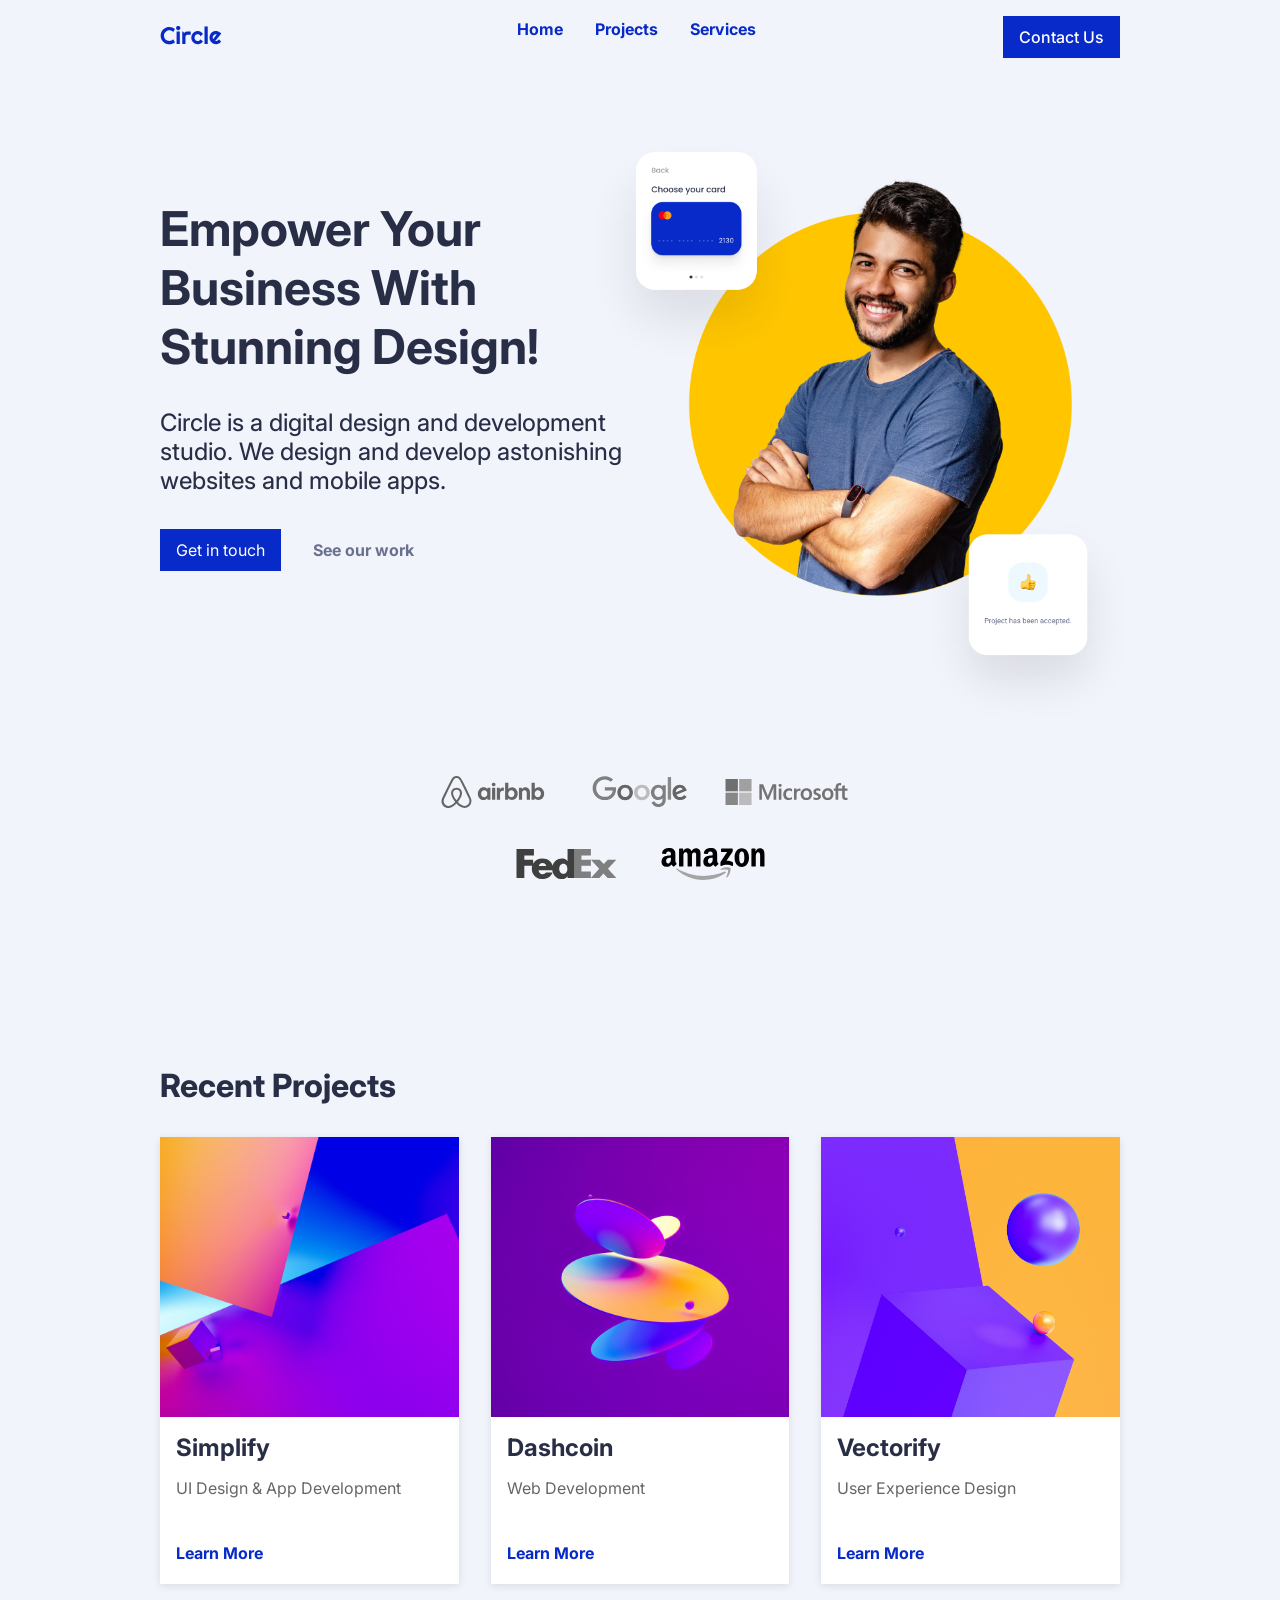
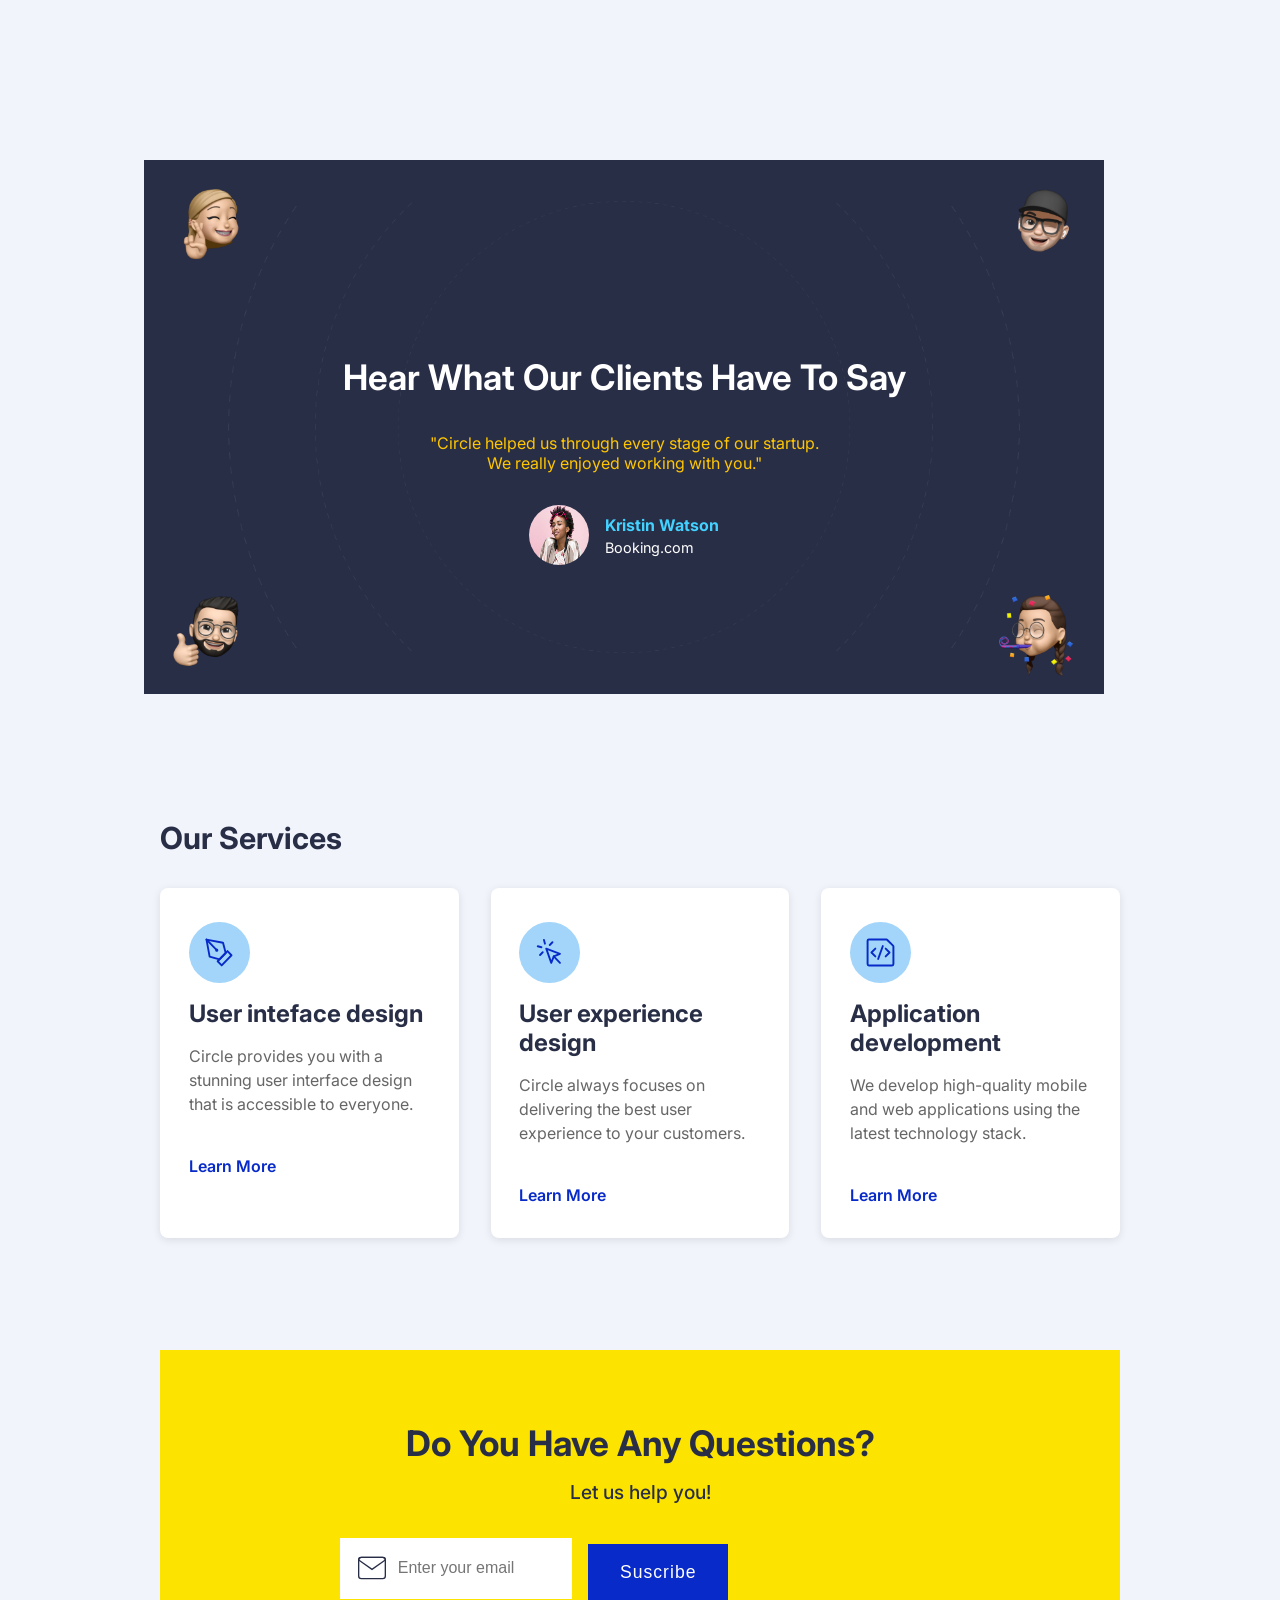
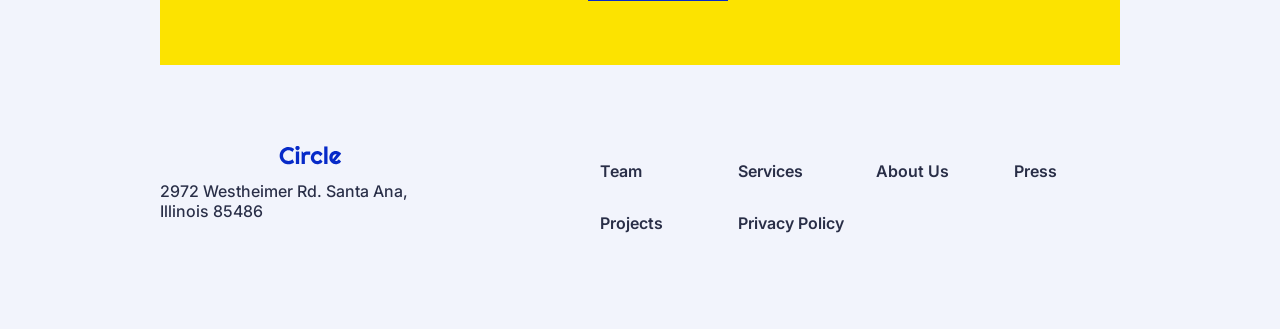
==== commit 977e4fad: "responsive" ====
--- a/index.html
+++ b/index.html
@@ -19,9 +19,9 @@
       /></a>
       <div class="nav-content">
         <ul class="menu">
-          <li><a href="">Home</a></li>
-          <li><a href="">Projects</a></li>
-          <li><a href="">Services</a></li>
+          <li><a href="#">Home</a></li>
+          <li><a href="#projects">Projects</a></li>
+          <li><a href="#services">Services</a></li>
         </ul>
         <a href="/contact.html" id="contact-btn">Contact Us</a>
       </div>
@@ -90,8 +90,8 @@
         </li>
       </ul>
     </section>
-    <section class="recent-projects">
-      <h3>Recent Projects</h3>
+    <section class="recent-projects" id="projects">
+      <h2>Recent Projects</h2>
       <div class="container">
         <article class="project-card">
           <a href=""><img src="/images/projects-section/1.jpg" alt="" /></a>
@@ -123,8 +123,10 @@
         </div>
         <div class="info">
           <h3>Hear What Our Clients Have To Say</h3>
-          <p>"Circle helped us through every stage of our startup.</p>
-          <p>We really enjoyed working with you."</p>
+          <p>
+            "Circle helped us through every stage of our startup. <br />
+            We really enjoyed working with you."
+          </p>
         </div>
         <div class="profile">
           <img src="/images/testimonial-section/profile.png" alt="" />
@@ -135,7 +137,7 @@
         </div>
       </div>
     </section>
-    <section class="our-services">
+    <section class="our-services" id="services">
       <h3>Our Services</h3>
       <div class="container">
         <article class="service">
--- a/css/styles.css
+++ b/css/styles.css
@@ -8,11 +8,30 @@
 }
 */
 
+/*
+  --Primary: #072ac8;
+  --PrimaryLight: #a2d6f9;
+  --PrimaryLighter: #d1edff;
+  --SecondaryLight: #fce300;
+  --SecondaryDark: #ffc600;
+  --NeutralLight: #f4f6fc;
+  --NeutralMedium: #6b708d;
+  --NeutralDark: #292e47;
+  --Wrong: #b33a3a;
+  --Right: #28a428;
+  --White: #fff;
+  --Black: #000;
+  --Background: #F2F4FC;
+*/
+
 /* VARIABLES DE COLOR */
 :root {
   /* Primary Colors */
   --primary-blue: #072ac8; /* El azul fuerte de los botones */
   --secondary-blue: #43d2ff; /* El azul claro/cyan */
+  /* Secundary*/
+  --SecondaryLight: #fce300; /* El amarillo más claro del diseño */
+  --SecondaryDark: #ffc600; /* El amarillo del círculo del Hero y testimonios
 
   /* Neutral / Text Colors */
   --dark-grey: #292e47; /* El color para los títulos (H1, H2, etc.) */
@@ -20,9 +39,6 @@
   --light-grey: #f2f4fc; /* Gris muy claro (posibles fondos de sección) */
   --soft-blue-bg: #ecf7ff; /* El azul más pálido de la derecha */
 
-  /* Accent Colors */
-  --accent-yellow: #ffc600; /* El amarillo del círculo del Hero y testimonios */
-
   /* Extra Blue Shades (del Design System) */
   --blue-shade-1: #a2d5f9;
   --blue-shade-2: #d1edff;
@@ -36,7 +52,7 @@
   font-family: "Inter", sans-serif;
   background-color: var(--light-grey);
   margin: 0;
-  padding: 0;
+  padding: 0.5rem 2rem;
 }
 
 h1,
@@ -46,6 +62,26 @@
   color: var(--dark-grey);
 }
 
+h1 {
+  font-size: 2.5rem;
+  font-weight: 800;
+}
+
+h2 {
+  font-size: 2rem;
+  font-weight: 750;
+}
+
+h3 {
+  font-size: 1.25rem;
+  font-weight: 440;
+}
+
+h4 {
+  font-size: 1.5rem;
+  font-weight: 700;
+}
+
 p {
   color: var(--medium-grey);
 }
@@ -56,7 +92,7 @@
 nav {
   display: flex;
   justify-content: space-between;
-  padding: 1.3rem 2rem;
+  padding: 1.3rem 0;
 }
 
 .nav-content {
@@ -138,15 +174,11 @@
   display: flex;
   flex-direction: column;
   align-items: center;
-  padding: 0.5rem 2rem;
-}
-
-.cta h3 {
-  font-weight: 300;
+  padding: 0.5rem 0;
 }
 
 .cta-btn {
-  margin-top: 1.8rem;
+  margin-top: 2.1rem;
 }
 
 .cta-btn .blue {
@@ -168,7 +200,7 @@
 .cta-btn a {
   text-decoration: none;
   color: var(--medium-grey);
-  font-weight: 600;
+  font-weight: 700;
 }
 
 .cta-btn a:hover {
@@ -197,7 +229,7 @@
 
 .partners {
   width: 100%;
-  padding: 2rem 2rem 0 2rem;
+  padding: 6rem 0;
 }
 
 .list-partners {
@@ -237,7 +269,7 @@
 /*RECENT PROJECTS SECTION*/
 
 .recent-projects {
-  padding: 2.5rem 2rem;
+  padding: 2.5rem 0;
 }
 
 .recent-projects h3 {
@@ -250,9 +282,12 @@
   gap: 2rem;
 }
 
+.recent-projects h2 {
+  margin-bottom: 2rem;
+}
+
 .project-card {
   background-color: var(--white);
-  border-radius: 0.5rem;
   overflow: hidden;
   box-shadow: 0 2px 8px rgba(0, 0, 0, 0.1);
 }
@@ -280,15 +315,16 @@
 .project-card p {
   margin: 0 1rem;
   color: #666;
-  font-size: 0.9rem;
+  font-size: 1rem;
+  margin-bottom: 2.8rem;
 }
 
 .project-card a:last-child {
   display: block;
-  margin: 1rem;
+  margin: 1rem 0 1.3rem 1rem;
   color: var(--primary-blue);
   text-decoration: none;
-  font-weight: 600;
+  font-weight: 700;
   cursor: pointer;
 }
 
@@ -298,10 +334,13 @@
   background-image: url(/images/testimonial-section/orbit.png);
   background-size: contain;
   background-repeat: no-repeat;
-  background-position: center top;
-  padding: 4rem 1.8rem;
-  margin: 2rem 1rem 0 1rem;
+  background-position: center;
+  padding: 3.5rem 0;
+  margin: 2rem 0;
   position: relative;
+  width: calc(100% + 2rem);
+  margin-left: -1rem;
+  margin-right: -1rem;
 }
 
 .container-testimonials {
@@ -313,10 +352,14 @@
 
 .container-testimonials h3 {
   color: var(--white);
+  font-size: 1.9rem;
+  font-weight: 650;
 }
 
 .container-testimonials p {
-  color: var(--accent-yellow);
+  color: var(--SecondaryDark);
+  padding: 0;
+  margin: 0;
 }
 
 .emojis {
@@ -362,17 +405,19 @@
 /*OUR SERVICES SECTION*/
 
 .our-services {
-  padding: 2rem;
+  padding: 4rem 0;
 }
 
 .our-services h3 {
   margin-bottom: 2rem;
+  font-size: 1.9rem;
+  font-weight: 700;
 }
 
 .service {
   background-color: var(--white);
   border-radius: 0.5rem;
-  padding: 2rem 1.5rem;
+  padding: 2.1rem 1.8rem;
   box-shadow: 0 2px 8px rgba(0, 0, 0, 0.1);
 }
 
@@ -401,9 +446,9 @@
 }
 
 .service p {
-  margin: 0 0 1rem 0;
+  margin: 0 0 2.5rem 0;
   color: #666;
-  font-size: 0.9rem;
+  font-size: 1rem;
   text-align: left;
   line-height: 1.5;
 }
@@ -418,9 +463,9 @@
 
 /*NEWSLETTER SECTION*/
 .newsletter {
-  background-color: var(--accent-yellow);
-  padding: 3rem 1.8rem;
-  margin: 2rem 1rem;
+  background-color: var(--SecondaryLight);
+  padding: 3rem 0;
+  margin: 2rem 0;
   display: flex;
   flex-direction: column;
   justify-content: center;
@@ -428,9 +473,17 @@
   text-align: center;
 }
 
-.newsletter h3,
+.newsletter h3 {
+  margin: 0.5rem 0;
+  font-size: 1.8rem;
+  font-weight: 700;
+}
+
 .newsletter p {
   margin: 0.5rem 0;
+  font-size: 1.2rem;
+  color: var(--dark-grey);
+  font-weight: 500;
 }
 
 .post-email {
@@ -438,7 +491,7 @@
   flex-direction: column;
   gap: 1rem;
   margin-top: 1.5rem;
-  width: 100%;
+  width: 70%;
   max-width: 300px;
 }
 
@@ -451,26 +504,29 @@
 .input-icon {
   position: absolute;
   left: 1rem;
-  width: 1.2rem;
-  height: 1.2rem;
+  width: 2rem;
+  height: 2rem;
   pointer-events: none;
 }
 
 .post-email input {
-  padding: 0.8rem 1rem 0.8rem 3rem;
+  padding: 1.35rem 1rem;
+  text-align: center;
   border: none;
-  border-radius: 0.3rem;
-  font-size: 0.9rem;
+  font-size: 1rem;
   width: 100%;
   box-sizing: border-box;
 }
 
 .post-email button {
-  padding: 0.8rem 2rem;
+  margin-top: 0.5rem;
+  padding: 1.1rem 2rem;
   background-color: var(--primary-blue);
   color: var(--white);
   border: none;
-  font-weight: 600;
+  font-size: 1.1rem;
+  letter-spacing: 1px;
+  font-weight: 400;
   cursor: pointer;
   align-self: center;
 }
@@ -481,9 +537,9 @@
   display: flex;
   flex-direction: column;
   align-items: center;
-  padding: 0 2rem;
+  padding: 0;
   background-color: var(--light-grey);
-  margin: 5rem 0;
+  margin: 10rem 0 5rem;
 }
 
 .footer-info {
@@ -495,20 +551,22 @@
 }
 
 .footer-info img {
-  width: 80px;
+  width: 21%;
   height: auto;
   margin-bottom: 1rem;
 }
 
 .footer-info p {
   margin: 0;
-  font-size: 0.9rem;
-  color: var(--medium-grey);
+  font-size: 1rem;
+  font-weight: 480;
+  color: var(--dark-grey);
   max-width: 300px;
 }
 
 .footer-services {
   width: 100%;
+  margin-top: 1rem;
 }
 
 .site-map {
@@ -528,8 +586,8 @@
 .site-map a {
   text-decoration: none;
   color: var(--dark-grey);
-  font-weight: 500;
-  font-size: 0.9rem;
+  font-weight: 600;
+  font-size: 1rem;
 }
 
 .site-map a:hover {
@@ -653,11 +711,11 @@
 
 /* ESTILOS PARA TABLET (IPAD) */
 
-@media screen and (min-width: 768px) and (max-width: 1023px) {
+@media screen and (min-width: 768px) and (max-width: 1024px) {
   body {
     font-size: 16px;
     margin: 0;
-    padding: 0 3rem;
+    padding: 2rem 4rem;
   }
 
   /* NAVEGACIÓN */
@@ -665,13 +723,29 @@
     display: flex;
     justify-content: space-between;
     align-items: center;
-    padding: 0.8rem 0;
+    padding: 0;
+  }
+
+  .menu-toggle {
+    display: none;
+  }
+
+  .nav-content {
+    display: flex !important;
+    flex-direction: row;
+    align-items: center;
+    gap: 0;
+    padding: 0 !important;
+    justify-content: space-between;
+    flex: 1;
+    margin-left: 3rem;
   }
 
   .menu {
     display: flex;
-    gap: 1.5rem;
+    gap: 2rem;
     list-style: none;
+    margin: 0 auto;
   }
 
   .menu li {
@@ -701,134 +775,252 @@
 
   .hero {
     display: flex;
-    flex-direction: column;
+    flex-direction: row;
+    padding: 4rem 0;
+  }
+
+  .cta {
+    flex: 1;
+    max-width: 50rem;
+    padding-right: 1rem;
+  }
+
+  .cta h1 {
+    font-size: 2.4rem;
+    font-weight: 700;
+    margin-bottom: 1.3rem;
+  }
+
+  .cta h3 {
+    font-size: 1.15rem;
+    font-weight: 450;
+    margin: 0;
+  }
+
+  .cta-btn {
+    display: flex;
+    gap: 0.4rem;
     align-items: center;
-    padding: 2.5rem 0;
-  }
-
-  .cta {
-    width: 100%;
-    text-align: center;
-  }
-
-  .cta h3 {
-    font-size: 1.8rem;
-    font-weight: 300;
-  }
-
-  .cta-btn {
+    margin: 1.5rem 0;
+  }
+
+  .hero-img {
+    flex: 1;
+    position: relative;
     display: flex;
     justify-content: center;
-    gap: 1rem;
-  }
-
-  .hero-img {
-    width: 100%;
-    max-width: 400px;
-  }
-
-  /*TARJETAS FLOTANTES HERO*/
+    align-items: center;
+  }
+
+  .hero-img #img-1 {
+    max-width: 100%;
+    height: auto;
+    z-index: 1;
+  }
 
   .card-1 {
-    display: none;
+    display: block;
+    position: absolute;
+    z-index: 2;
+    width: 60%;
+    top: -1rem;
+    left: -1.5rem;
   }
 
   .card-2 {
-    display: none;
+    display: block;
+    position: absolute;
+    z-index: 2;
+    width: 65%;
+    bottom: -3.2rem;
+    right: -3rem;
+  }
+
+  /*PARTNERS SECTION*/
+
+  .partners {
+    padding: 0;
+    align-items: center;
+    margin-top: 2.5rem;
+  }
+
+  .list-partners {
+    max-width: 100%;
   }
 
   /* RECENT PROJECTS SECTION */
 
   .recent-projects {
-    padding: 2.5rem 3rem;
-  }
-
-  .container {
+    padding: 0;
+    margin-top: 8rem;
+  }
+
+  .recent-projects .container {
     display: grid;
     grid-template-columns: repeat(2, 1fr);
     gap: 2rem;
   }
 
+  .project-card:nth-child(3) {
+    grid-column: 1 / -1;
+    justify-self: center;
+    max-width: 40%;
+  }
+
   .project-card a:first-child {
     height: 250px;
   }
 
-  /* SERVICES SECTION */
-
-  .our-services {
-    padding: 2.5rem 3rem;
-  }
-
-  .our-services h3 {
+  /*TESTIMONIALS*/
+
+  .testimonials {
+    position: relative;
+    overflow: hidden;
+    display: flex;
+    flex-direction: column;
+    align-items: center;
+    padding: 3rem 0;
+    margin-top: 7rem;
+    width: calc(100% + 8rem);
+    margin-left: -4rem;
+    margin-right: -4rem;
+  }
+
+  .container-testimonials {
+    display: flex;
+    flex-direction: column;
+    align-items: center;
+    padding: 2rem 2.5rem;
+    margin: 0 auto;
+    border: 1px solid transparent;
+  }
+
+  .container-testimonials h3 {
     font-size: 2rem;
-    margin-bottom: 2rem;
-  }
-
-  .services-container {
-    display: grid;
-    grid-template-columns: repeat(2, 1fr);
-    gap: 2rem;
-  }
-
-  /* TESTIMONIALS SECTION */
-
-  .testimonials {
-    padding: 3rem 2rem;
+    margin-top: 0.5rem;
+  }
+
+  .container-testimonials p {
+    font-size: 1.2rem;
+    margin-bottom: 1rem;
+  }
+
+  .emojis {
+    display: block;
+  }
+
+  .emojis img {
+    position: absolute;
+    width: 10%;
+    height: auto;
+  }
+
+  .emojis img:nth-child(1) {
+    top: 1rem;
+    left: 1rem;
+  }
+  .emojis img:nth-child(2) {
+    top: 1rem;
+    right: 1rem;
+  }
+  .emojis img:nth-child(3) {
+    bottom: 1rem;
+    left: 1rem;
+  }
+  .emojis img:nth-child(4) {
+    bottom: 1rem;
+    right: 1rem;
+  }
+
+  /* NEWSLETTER SECTION */
+
+  .newsletter {
+    padding: 4rem 0;
     margin: 2rem 0;
-  }
-
-  .container-testimonials {
-    display: grid;
-    grid-template-columns: repeat(2, 1fr);
-    gap: 2rem;
-  }
-
-  .emojis {
-    display: flex;
-    justify-content: space-around;
-    margin-bottom: 2rem;
-  }
-
-  /* NEWSLETTER SECTION */
-
-  .newsletter {
-    padding: 3rem 2rem;
-    margin: 2rem 0;
+    width: calc(100% + 8rem);
+    margin-left: -4rem;
+    margin-right: -4rem;
+  }
+
+  .newsletter h3 {
+    margin-top: 1.5rem;
+    font-size: 2.4rem;
+    font-weight: 700;
+  }
+
+  .newsletter p {
+    font-size: 1.8rem;
+    font-weight: 500;
+    margin-top: 1.2rem;
   }
 
   .post-email {
     flex-direction: row;
-    max-width: 100%;
+    justify-content: center;
+    align-items: stretch;
+    width: 70%;
+    max-width: 600px;
     gap: 1rem;
+    margin: 3.5rem auto 2.8rem;
   }
 
   .post-email input {
     flex: 1;
+    max-width: 350px;
+    height: auto;
+    padding: 1.4rem 1rem;
+    line-height: normal;
+    box-sizing: border-box;
   }
 
   .post-email button {
-    align-self: auto;
+    height: auto;
+    padding: 1.35rem 2rem;
+    margin-top: 0;
+    align-self: stretch;
+    white-space: nowrap;
+    display: flex;
+    align-items: center;
+    justify-content: center;
   }
 
   /* FOOTER */
 
   footer {
-    padding: 0 3rem;
+    padding: 0;
+    flex-direction: row;
+    justify-content: space-between;
+    align-items: flex-start;
+    margin: 5rem 0;
+    width: calc(100% + 2rem);
+    margin-left: -1rem;
+    margin-right: -1rem;
   }
 
   .footer-info {
-    margin-bottom: 2rem;
+    text-align: left;
+    max-width: 300px;
+    margin-bottom: 0;
+    align-items: flex-start;
+  }
+
+  .footer-services {
+    width: auto;
   }
 
   .site-map {
     grid-template-columns: repeat(4, 1fr);
-    gap: 1.5rem;
+    gap: 1rem;
+  }
+
+  .site-map li {
+    text-align: left;
   }
 
   /* BLOG SECTION TABLET */
 
   .blog-section {
-    padding: 2.5rem 3rem;
+    padding: 2.5rem 0;
   }
 
   .blog-header {
@@ -861,13 +1053,13 @@
   /* OTHER PROJECTS TABLET */
 
   .other-projects {
-    padding: 2.5rem 3rem;
+    padding: 2.5rem 0;
   }
 
   /* CONTACT SECTION TABLET */
 
   .contact-section {
-    padding: 2.5rem 3rem;
+    padding: 2.5rem 0;
   }
 
   .contact-container {
@@ -885,15 +1077,16 @@
   body {
     font-size: 16px;
     margin: 0;
-    padding: 0;
+    padding: 1rem 10rem;
   }
 
   /* NAVEGACIÓN */
+
   nav {
     display: flex;
     justify-content: space-between;
     align-items: center;
-    padding: 0.8rem 11rem;
+    padding: 0;
   }
 
   .menu-toggle {
@@ -906,12 +1099,16 @@
     align-items: center;
     gap: 0;
     padding: 0 !important;
+    justify-content: space-between;
+    flex: 1;
+    margin-left: 3rem;
   }
 
   .menu {
     display: flex;
     gap: 2rem;
     list-style: none;
+    margin: 0 auto;
   }
 
   .menu li {
@@ -942,12 +1139,12 @@
   .hero {
     display: flex;
     flex-direction: row;
-    padding: 2.8rem 11rem;
+    padding: 5rem 0;
   }
 
   .cta {
-    width: 55%;
-    padding-right: 3rem;
+    flex: 1;
+    max-width: 50rem;
   }
 
   .cta h1 {
@@ -967,54 +1164,55 @@
   }
 
   .hero-img {
-    width: 40%;
-    padding: 0;
-    margin: 0;
-    text-align: right;
+    flex: 1;
     position: relative;
+    display: flex;
+    justify-content: center;
+    align-items: center;
   }
 
   .hero-img #img-1 {
-    width: 100%;
-    top: 10px;
+    max-width: 80%;
+    height: auto;
+    z-index: 1;
   }
 
   .card-1 {
-    display: none;
+    display: block;
     position: absolute;
-    top: 0px;
-    left: -60px;
-    width: 58%;
+    z-index: 2;
+    width: 50%;
+    top: -3rem;
+    left: -4rem;
+  }
+
+  .card-2 {
     display: block;
-  }
-
-  .card-2 {
     position: absolute;
-    top: 280px;
-    left: 230px;
-    width: 55%;
-    display: block;
+    z-index: 2;
+    width: 45%;
+    bottom: -8rem;
+    right: -1rem;
   }
 
   /*PARTNERS SECTION*/
-
+  /*
   .partners {
-    padding: 2.8rem 11rem;
+    padding: 9rem 0 4rem;
     align-items: center;
   }
 
-  /*
   .list-partners {
     display: flex;
     flex-wrap: nowrap;
-    gap: 2.5rem;
+    gap: 8rem;
     justify-content: center;
   }
 */
   /* RECENT PROJECTS SECTION */
 
   .recent-projects {
-    padding: 4rem 5.5rem;
+    padding: 4rem 0;
   }
 
   .recent-projects h3 {
@@ -1032,10 +1230,65 @@
     height: 280px;
   }
 
+  /* TESTIMONIALS SECTION */
+
+  .testimonials {
+    position: relative;
+    overflow: hidden;
+    display: flex;
+    flex-direction: column;
+    align-items: center;
+    padding: 0;
+    margin-top: 7rem;
+    width: 100%;
+  }
+
+  .container-testimonials {
+    display: flex;
+    flex-direction: column;
+    align-items: center;
+
+    padding: 8rem 2rem;
+    max-width: 1200px;
+    margin: 0 auto;
+    border: 1px solid transparent;
+  }
+
+  .container-testimonials h3 {
+    font-size: 2.2rem;
+  }
+
+  .emojis {
+    display: block;
+  }
+
+  .emojis img {
+    position: absolute;
+    width: 10%;
+    height: auto;
+  }
+
+  .emojis img:nth-child(1) {
+    top: 1rem;
+    left: 1rem;
+  }
+  .emojis img:nth-child(2) {
+    top: 1rem;
+    right: 1rem;
+  }
+  .emojis img:nth-child(3) {
+    bottom: 1rem;
+    left: 1rem;
+  }
+  .emojis img:nth-child(4) {
+    bottom: 1rem;
+    right: 1rem;
+  }
+
   /* SERVICES SECTION */
-
+  /*
   .our-services {
-    padding: 4rem 5.5rem;
+    padding: 4rem 0;
   }
 
   .our-services h3 {
@@ -1057,39 +1310,11 @@
     width: 4.5rem;
     height: 4.5rem;
   }
-
-  /* TESTIMONIALS SECTION */
-
-  .testimonials {
-    width: 100%;
-  }
-
-  .container-testimonials {
-    display: flex;
-    flex-direction: column;
-    align-items: center;
-  }
-
-  .container-testimonials h3 {
-    font-size: 2.2rem;
-  }
-
-  .emojis {
-    display: flex;
-    justify-content: space-around;
-    margin-bottom: 1.5rem;
-    font-size: 1.5rem;
-  }
-
-  .emojis img {
-    width: 50%;
-    height: auto;
-  }
-
+  */
   /* NEWSLETTER SECTION */
 
   .newsletter {
-    padding: 4rem 5.5rem;
+    padding: 4rem 0;
     margin: 3rem 0;
   }
 
@@ -1113,7 +1338,7 @@
   /* FOOTER */
 
   footer {
-    padding: 0 5.5rem;
+    padding: 0;
     flex-direction: row;
     justify-content: space-between;
     align-items: flex-start;
@@ -1142,7 +1367,7 @@
   /* BLOG SECTION DESKTOP */
 
   .blog-section {
-    padding: 4rem 5.5rem;
+    padding: 4rem 0;
   }
 
   .blog-header {
@@ -1185,13 +1410,13 @@
   /* OTHER PROJECTS DESKTOP */
 
   .other-projects {
-    padding: 4rem 5.5rem;
+    padding: 4rem 0;
   }
 
   /* CONTACT SECTION DESKTOP */
 
   .contact-section {
-    padding: 4rem 5.5rem;
+    padding: 4rem 0;
   }
 
   .contact-container {
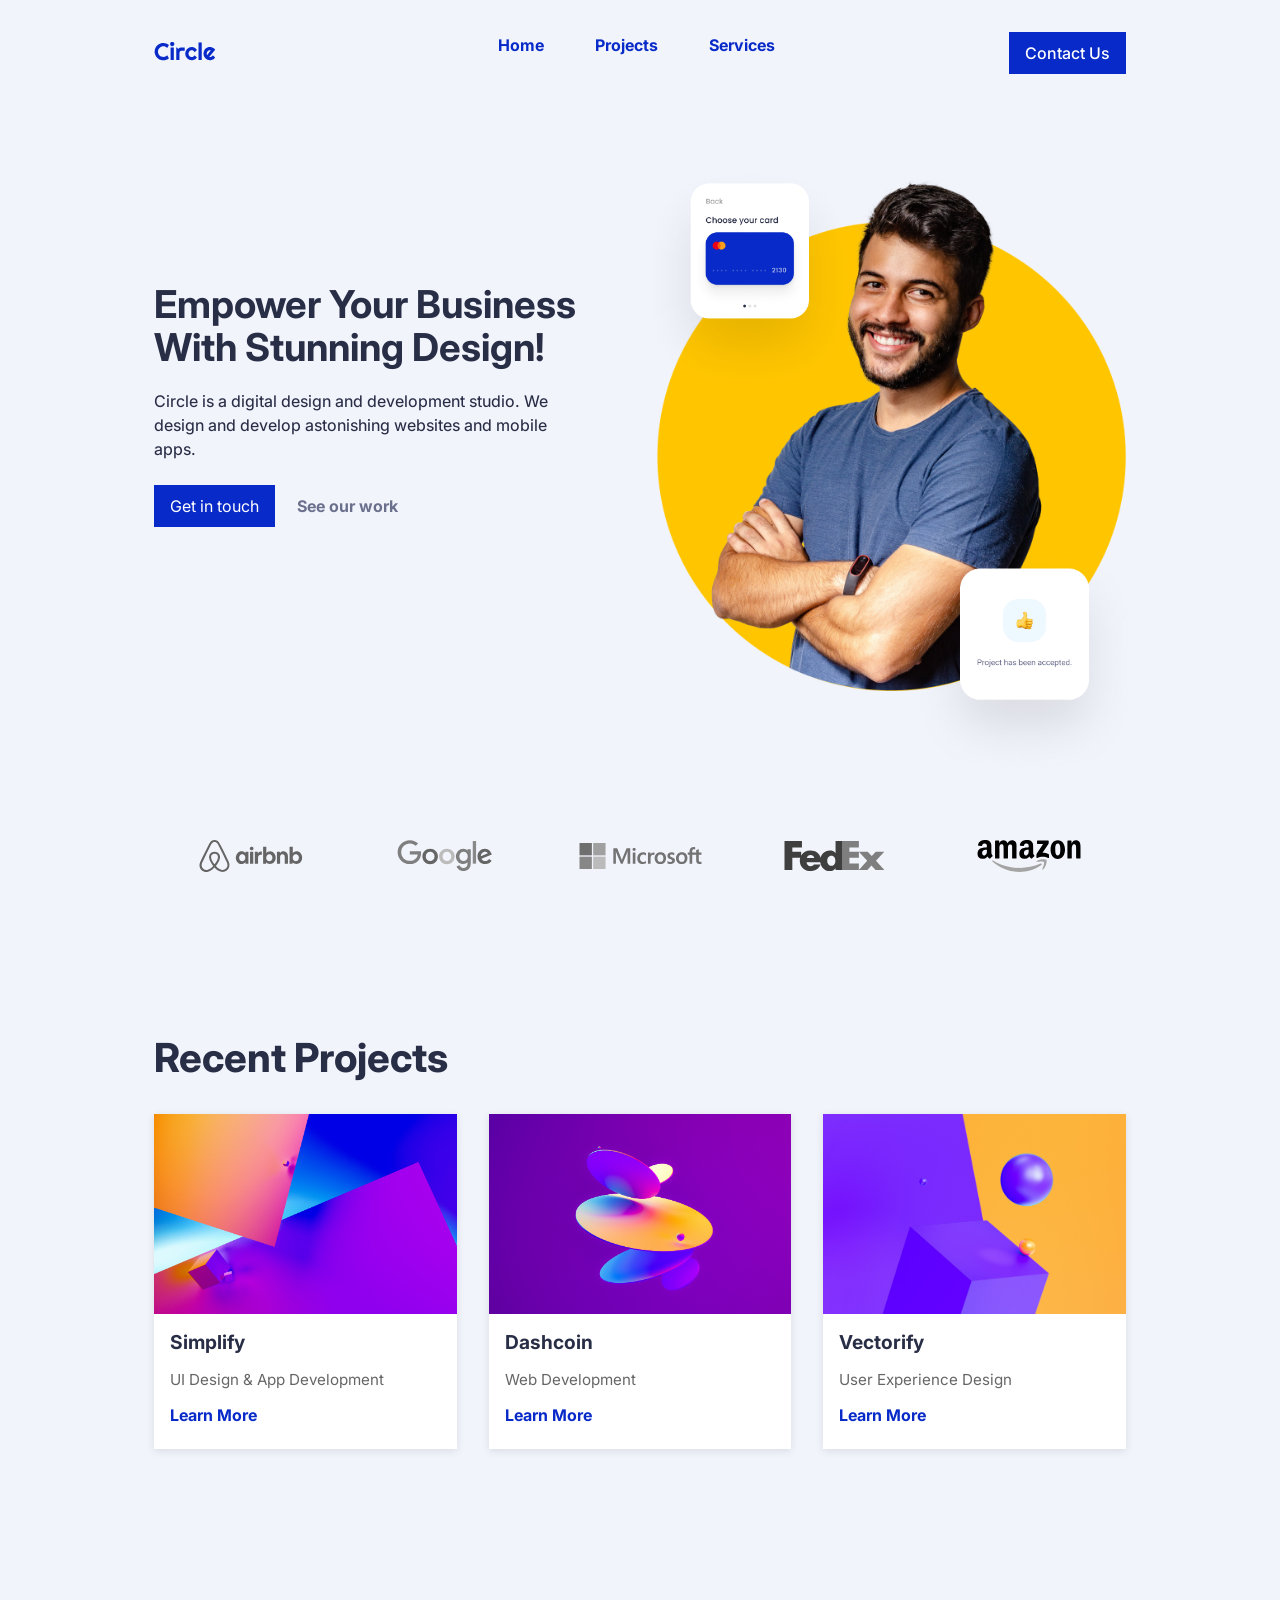
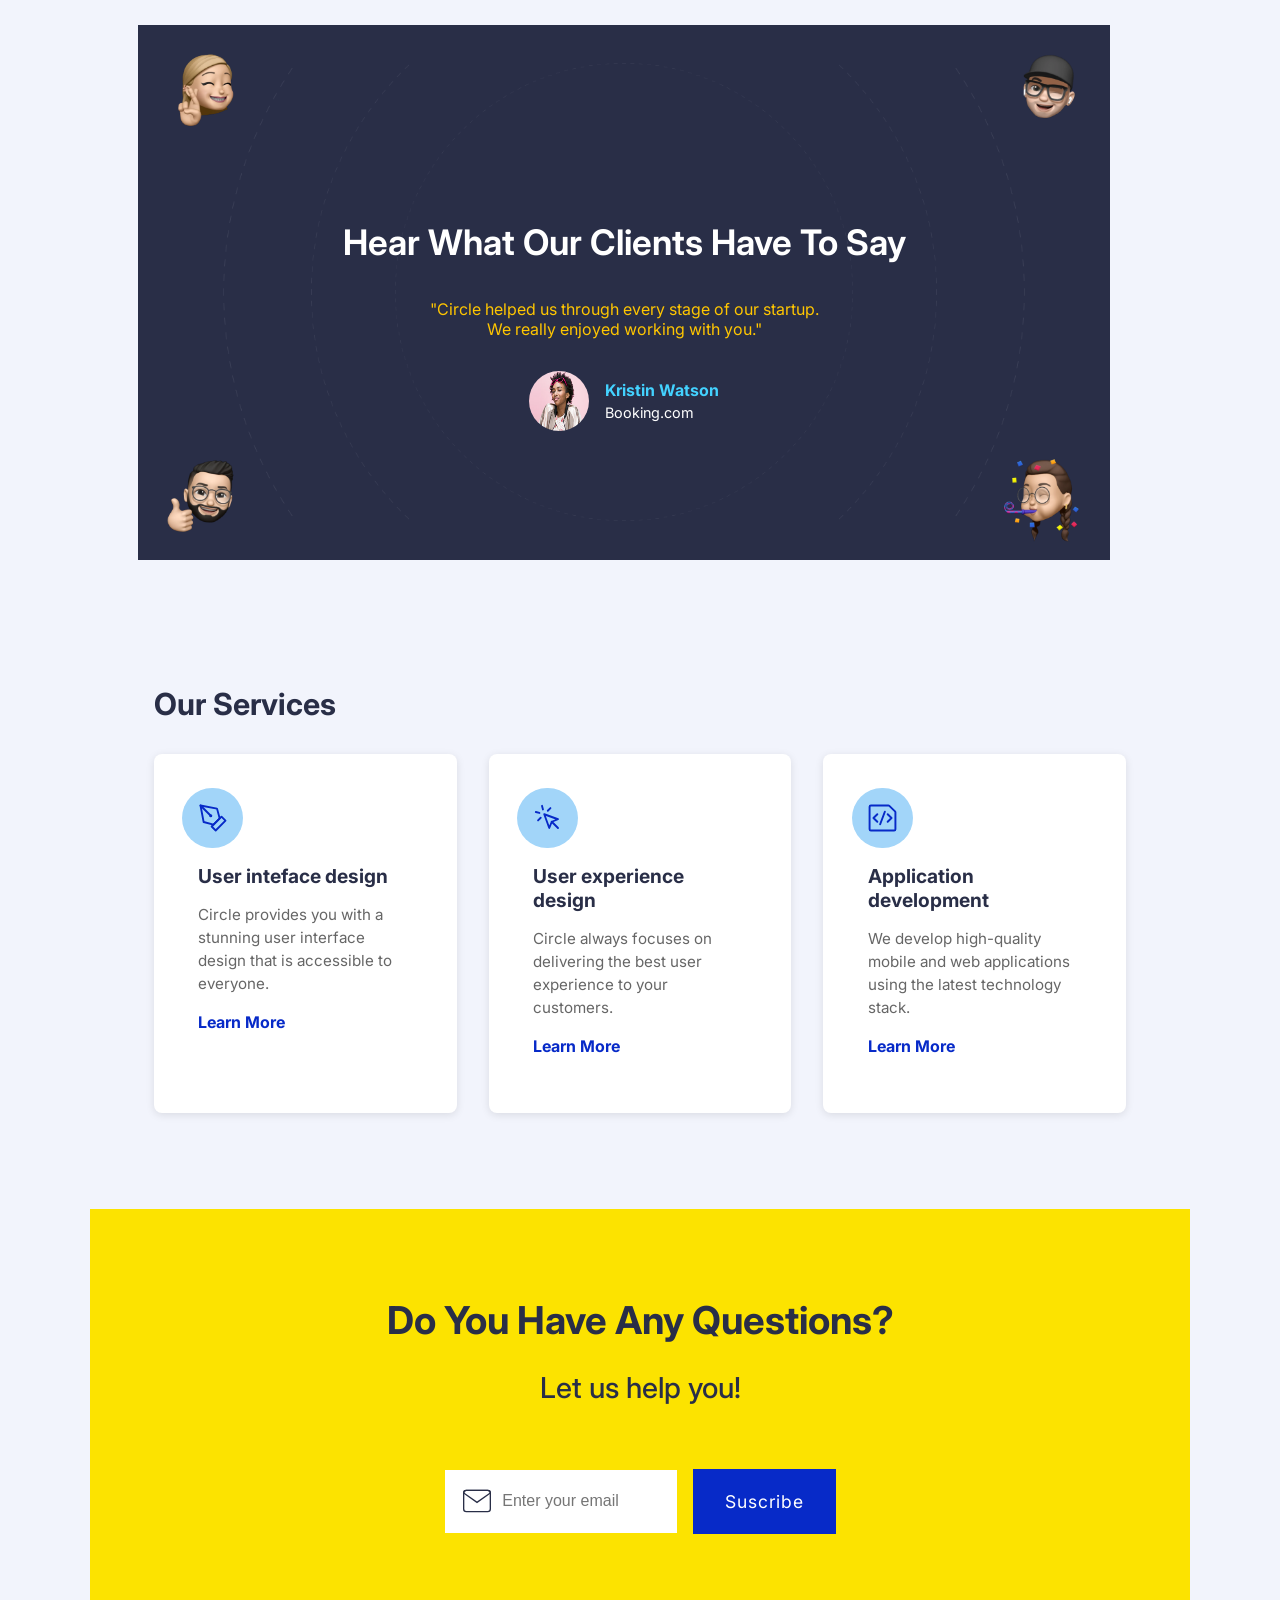
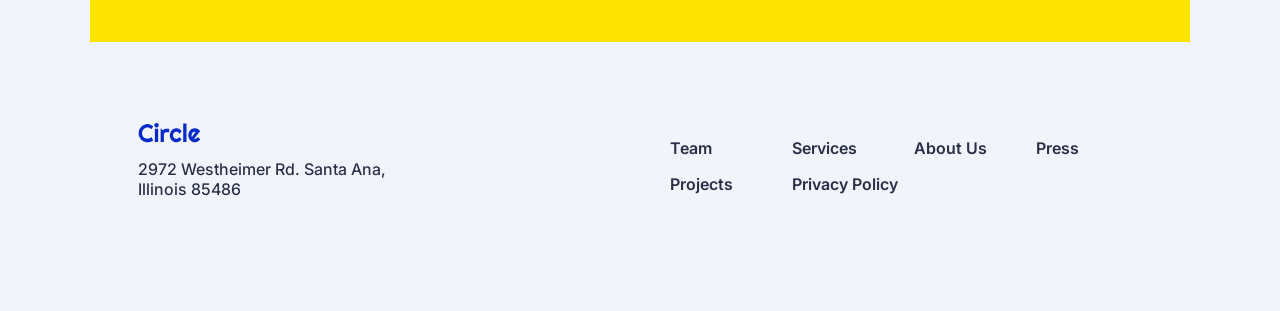
==== commit 9a6b8e74: "mvp done" ====
--- a/index.html
+++ b/index.html
@@ -41,8 +41,8 @@
           develop astonishing websites and mobile apps.
         </h3>
         <div class="cta-btn">
-          <a href="" class="blue">Get in touch</a>
-          <a href="">See our work</a>
+          <a href="#newsletter" class="blue">Get in touch</a>
+          <a href="#projects">See our work</a>
         </div>
       </div>
       <div class="hero-img">
@@ -97,19 +97,19 @@
           <a href=""><img src="/images/projects-section/1.jpg" alt="" /></a>
           <h4>Simplify</h4>
           <p>UI Design & App Development</p>
-          <a href="/projects.html">Learn More</a>
+          <a href="projects.html?id=1">Learn More</a>
         </article>
         <article class="project-card">
           <a href=""><img src="/images/projects-section/2.jpg" alt="" /></a>
           <h4>Dashcoin</h4>
           <p>Web Development</p>
-          <a href="/projects.html">Learn More</a>
+          <a href="projects.html?id=2">Learn More</a>
         </article>
         <article class="project-card">
           <a href=""><img src="/images/projects-section/3.jpg" alt="" /></a>
           <h4>Vectorify</h4>
           <p>User Experience Design</p>
-          <a href="/projects.html">Learn More</a>
+          <a href="projects.html?id=3">Learn More</a>
         </article>
       </div>
     </section>
@@ -175,7 +175,7 @@
         </article>
       </div>
     </section>
-    <section class="newsletter">
+    <section class="newsletter" id="newsletter">
       <h3>Do You Have Any Questions?</h3>
       <p>Let us help you!</p>
       <form action="post" class="post-email">
@@ -187,7 +187,7 @@
           />
           <input type="email" placeholder="Enter your email" />
         </div>
-        <button type="submit">Suscribe</button>
+        <a href="/contact.html" class="newsletter-btn">Suscribe</a>
       </form>
     </section>
     <footer>
--- a/css/styles.css
+++ b/css/styles.css
@@ -1,29 +1,3 @@
-/*
-FUENTE INTER
-.inter-<uniquifier> {
-  font-family: "Inter", sans-serif;
-  font-optical-sizing: auto;
-  font-weight: <weight>;
-  font-style: normal;
-}
-*/
-
-/*
-  --Primary: #072ac8;
-  --PrimaryLight: #a2d6f9;
-  --PrimaryLighter: #d1edff;
-  --SecondaryLight: #fce300;
-  --SecondaryDark: #ffc600;
-  --NeutralLight: #f4f6fc;
-  --NeutralMedium: #6b708d;
-  --NeutralDark: #292e47;
-  --Wrong: #b33a3a;
-  --Right: #28a428;
-  --White: #fff;
-  --Black: #000;
-  --Background: #F2F4FC;
-*/
-
 /* VARIABLES DE COLOR */
 :root {
   /* Primary Colors */
@@ -53,6 +27,10 @@
   background-color: var(--light-grey);
   margin: 0;
   padding: 0.5rem 2rem;
+  transition:
+    padding 0.5s ease,
+    max-width 0.5s ease,
+    font-size 0.5s ease;
 }
 
 h1,
@@ -116,6 +94,17 @@
 }
 
 .nav-content .menu a:hover {
+  text-decoration: underline;
+}
+
+/*menú inner page*/
+
+.inner-page .menu li a {
+  color: var(--medium-grey);
+}
+
+.inner-page .menu li a:hover {
+  color: var(--primary-blue);
   text-decoration: underline;
 }
 
@@ -127,6 +116,11 @@
   font-weight: 500;
   text-align: center;
   margin-top: 0;
+}
+
+.nav-content #contact-btn:hover {
+  color: var(--SecondaryLight);
+  text-decoration: none;
 }
 
 .nav-content.active {
@@ -193,7 +187,7 @@
 }
 
 .cta-btn .blue:hover {
-  color: var(--accent-yellow);
+  color: var(--SecondaryLight);
   text-decoration: none;
 }
 
@@ -518,7 +512,7 @@
   box-sizing: border-box;
 }
 
-.post-email button {
+.post-email .newsletter-btn {
   margin-top: 0.5rem;
   padding: 1.1rem 2rem;
   background-color: var(--primary-blue);
@@ -529,6 +523,11 @@
   font-weight: 400;
   cursor: pointer;
   align-self: center;
+  text-decoration: none;
+}
+
+.post-email .newsletter-btn:hover {
+  color: var(--SecondaryLight);
 }
 
 /*FOOTER*/
@@ -596,22 +595,79 @@
 
 /*BLOG SECTION - PROJECTS PAGE*/
 
-/*OTHER PROJECTS SECTION*/
+.info-project {
+  display: flex;
+  flex-wrap: wrap; /* Permite que el h1 ocupe su propia fila */
+  justify-content: space-between; /* Empuja los elementos a los extremos */
+  align-items: center;
+  width: 100%;
+}
+
+.info-project h1 {
+  color: var(--dark-grey);
+  margin-bottom: 1rem;
+  flex: 0 0 100%;
+}
+
+.info-project #subtitle {
+  font-size: 1rem;
+  font-weight: 500;
+  color: var(--medium-grey);
+  margin: 0;
+}
+
+.info-project p {
+  font-size: 0.8rem;
+  font-weight: 500;
+  color: var(--dark-grey);
+  margin: 0;
+}
+
+.info-project p span {
+  font-size: 0.9rem;
+  color: var(--medium-grey);
+  margin: 0;
+}
+
+.content-blog {
+  display: flex;
+  flex-direction: column;
+}
+
+.content-blog img {
+  width: 100%;
+  height: auto;
+  margin: 2rem 0;
+  box-shadow: 0 4px 6px rgba(0, 0, 0, 0.1);
+}
+
+.content-blog p {
+  color: var(--medium-grey);
+  font-size: 0.9rem;
+  text-align: justify;
+  margin-bottom: 1.5rem;
+}
+
+.other-projects h3 {
+  color: darkblue;
+  font-size: 1.5rem;
+  font-weight: 700;
+}
 
 /* CONTACT US SECTION */
 
 .contact-section {
-  padding: 3rem 2rem;
+  padding: 3rem 0;
+  width: 100%;
 }
 
 .contact-container {
-  max-width: 500px;
-  margin: 0 auto;
+  max-width: 100%;
+  margin: 0;
 }
 
 .contact-container h1 {
   margin-bottom: 3rem;
-  font-size: 2rem;
   color: var(--dark-grey);
 }
 
@@ -655,6 +711,12 @@
   resize: vertical;
   min-height: 120px;
   font-weight: 400;
+}
+
+#contact-sub-btn {
+  width: 100%;
+  display: block;
+  box-sizing: border-box;
 }
 
 /* Estado de error */
@@ -700,22 +762,14 @@
   background-color: #0520a8;
 }
 
-.other-projects {
-  padding: 2.5rem 2rem;
-  background-color: var(--light-grey);
-}
-
-.other-projects h3 {
-  margin-bottom: 2rem;
-}
-
 /* ESTILOS PARA TABLET (IPAD) */
 
 @media screen and (min-width: 768px) and (max-width: 1024px) {
   body {
-    font-size: 16px;
+    font-size: clamp(16px, 1.1vw, 18px);
     margin: 0;
-    padding: 2rem 4rem;
+    padding: 2rem clamp(5vw, 10vw, 12vw);
+    max-width: 1600px;
   }
 
   /* NAVEGACIÓN */
@@ -786,13 +840,13 @@
   }
 
   .cta h1 {
-    font-size: 2.4rem;
+    font-size: calc(1.5rem + 1.1vw);
     font-weight: 700;
     margin-bottom: 1.3rem;
   }
 
   .cta h3 {
-    font-size: 1.15rem;
+    font-size: calc(0.9rem + 0.4vw);
     font-weight: 450;
     margin: 0;
   }
@@ -813,7 +867,7 @@
   }
 
   .hero-img #img-1 {
-    max-width: 100%;
+    width: 100%;
     height: auto;
     z-index: 1;
   }
@@ -842,10 +896,18 @@
     padding: 0;
     align-items: center;
     margin-top: 2.5rem;
+    width: 100%;
   }
 
   .list-partners {
     max-width: 100%;
+    flex-wrap: nowrap;
+    justify-content: space-between;
+    gap: 1.5rem;
+  }
+
+  .logo-partners {
+    width: auto;
   }
 
   /* RECENT PROJECTS SECTION */
@@ -853,18 +915,27 @@
   .recent-projects {
     padding: 0;
     margin-top: 8rem;
+    width: 100%;
   }
 
   .recent-projects .container {
     display: grid;
     grid-template-columns: repeat(2, 1fr);
-    gap: 2rem;
+    gap: 1.5rem;
+    width: 100%;
+    max-width: none;
+    margin: 0;
+  }
+
+  .project-card {
+    max-width: 320px;
+    justify-self: center;
   }
 
   .project-card:nth-child(3) {
     grid-column: 1 / -1;
     justify-self: center;
-    max-width: 40%;
+    max-width: 320px;
   }
 
   .project-card a:first-child {
@@ -932,6 +1003,42 @@
     right: 1rem;
   }
 
+  /*OUR SERVICES*/
+
+  .our-services {
+    padding: 0;
+    margin: 8rem 0;
+    width: 100%;
+  }
+
+  .our-services h3 {
+    margin-bottom: 3rem;
+  }
+
+  .our-services .container {
+    display: grid;
+    grid-template-columns: repeat(2, 1fr);
+    gap: 1.5rem;
+    width: 100%;
+    max-width: none;
+    margin: 0;
+  }
+
+  .service {
+    max-width: 320px;
+    justify-self: center;
+  }
+
+  .service:nth-child(3) {
+    grid-column: 1 / -1;
+    justify-self: center;
+    max-width: 320px;
+  }
+
+  .service a:first-child {
+    height: 250px;
+  }
+
   /* NEWSLETTER SECTION */
 
   .newsletter {
@@ -973,7 +1080,7 @@
     box-sizing: border-box;
   }
 
-  .post-email button {
+  .post-email .newsletter-btn {
     height: auto;
     padding: 1.35rem 2rem;
     margin-top: 0;
@@ -1019,51 +1126,44 @@
 
   /* BLOG SECTION TABLET */
 
-  .blog-section {
+  .info-project h1 {
+    margin-top: 5rem;
+    font-size: 3.5rem;
+    font-weight: 700;
+  }
+
+  .info-project #subtitle {
+    font-size: 1.2rem;
+  }
+
+  .info-project p {
+    font-size: 1rem;
+  }
+
+  .info-project p span {
+    font-size: 1rem;
+    font-weight: 400;
+  }
+  /* OTHER PROJECTS TABLET */
+  .other-projects {
     padding: 2.5rem 0;
   }
 
-  .blog-header {
-    text-align: center;
-    margin-bottom: 2rem;
-    max-width: 600px;
-    margin-left: auto;
-    margin-right: auto;
-  }
-
-  .blog-header h2 {
-    font-size: 2rem;
-    margin-bottom: 1rem;
-  }
-
-  .blog-header p {
-    font-size: 1rem;
-  }
-
-  .blog-container {
+  .other-projects .container {
     display: grid;
     grid-template-columns: repeat(2, 1fr);
     gap: 1.5rem;
   }
 
-  .blog-image {
-    height: 200px;
-  }
-
-  /* OTHER PROJECTS TABLET */
-
-  .other-projects {
-    padding: 2.5rem 0;
-  }
-
   /* CONTACT SECTION TABLET */
 
   .contact-section {
     padding: 2.5rem 0;
+    width: 100%;
   }
 
   .contact-container {
-    max-width: 600px;
+    width: 100%;
   }
 
   .contact-container h1 {
@@ -1075,9 +1175,10 @@
 
 @media screen and (min-width: 1024px) {
   body {
-    font-size: 16px;
-    margin: 0;
-    padding: 1rem 10rem;
+    font-size: clamp(16px, 1.1vw, 18px);
+    margin: 0 auto;
+    padding: 2rem 12vw;
+    max-width: 1800px;
   }
 
   /* NAVEGACIÓN */
@@ -1087,6 +1188,10 @@
     justify-content: space-between;
     align-items: center;
     padding: 0;
+  }
+
+  .nav logo img {
+    width: clamp(120px, 10vw, 180px);
   }
 
   .menu-toggle {
@@ -1106,7 +1211,7 @@
 
   .menu {
     display: flex;
-    gap: 2rem;
+    gap: clamp(2rem, 4vw, 6rem);
     list-style: none;
     margin: 0 auto;
   }
@@ -1120,6 +1225,7 @@
     text-decoration: none;
     color: var(--primary-blue);
     font-weight: 700;
+    font-size: clamp(1rem, 1.1vw, 1.4rem);
   }
 
   .menu li a:hover {
@@ -1129,38 +1235,48 @@
   #contact-btn {
     background-color: var(--primary-blue);
     color: var(--white);
-    padding: 0.7rem 1rem;
+    font-size: clamp(1rem, 1.2vw, 1.3rem);
+    padding: 0.8rem 1.5rem;
     text-decoration: none;
     font-weight: 500;
+    transition: all 0.3s ease;
   }
 
   /* HERO SECTION */
-
   .hero {
     display: flex;
     flex-direction: row;
-    padding: 5rem 0;
+    padding: 4rem 0;
+    width: 100%;
   }
 
   .cta {
     flex: 1;
-    max-width: 50rem;
+    max-width: 45rem;
+    padding-right: 2rem;
   }
 
   .cta h1 {
-    font-size: 3rem;
+    font-size: clamp(2rem, 3vw, 3.2rem);
     font-weight: 700;
+    margin-bottom: 1.3rem;
+    margin-top: 0;
+    line-height: 1.1;
   }
 
   .cta h3 {
-    font-size: 1.5rem;
+    font-size: clamp(1rem, 1.2vw, 1.3rem);
     font-weight: 450;
+    margin: 0;
+    line-height: 1.5;
+    max-width: 90%;
   }
 
   .cta-btn {
     display: flex;
-    gap: 1rem;
+    gap: 0.4rem;
     align-items: center;
+    margin: 1.5rem 0;
   }
 
   .hero-img {
@@ -1172,7 +1288,8 @@
   }
 
   .hero-img #img-1 {
-    max-width: 80%;
+    width: 100%;
+    max-width: 500px;
     height: auto;
     z-index: 1;
   }
@@ -1182,52 +1299,80 @@
     position: absolute;
     z-index: 2;
     width: 50%;
-    top: -3rem;
-    left: -4rem;
+    top: -1rem;
+    left: -1.5rem;
   }
 
   .card-2 {
     display: block;
     position: absolute;
     z-index: 2;
-    width: 45%;
-    bottom: -8rem;
+    width: 50%;
+    bottom: -5.2rem;
     right: -1rem;
   }
 
   /*PARTNERS SECTION*/
-  /*
+
   .partners {
-    padding: 9rem 0 4rem;
+    padding: 5rem 0 4rem;
     align-items: center;
+    width: 100%;
   }
 
   .list-partners {
     display: flex;
     flex-wrap: nowrap;
-    gap: 8rem;
-    justify-content: center;
-  }
-*/
+    gap: 0;
+    justify-content: espace-evenly;
+    max-width: 100%;
+  }
+
   /* RECENT PROJECTS SECTION */
 
   .recent-projects {
     padding: 4rem 0;
   }
 
-  .recent-projects h3 {
+  .recent-projects h2 {
     font-size: 2.5rem;
-    margin-bottom: 3rem;
-  }
-
-  .container {
+    margin-bottom: 2rem;
+  }
+
+  .recent-projects .container {
     display: grid;
     grid-template-columns: repeat(3, 1fr);
     gap: 2rem;
   }
 
+  .project-card {
+    background-color: var(--white);
+    overflow: hidden;
+    box-shadow: 0 2px 8px rgba(0, 0, 0, 0.1);
+  }
+
   .project-card a:first-child {
-    height: 280px;
+    display: block;
+    width: 100%;
+    aspect-ratio: 1 / 1;
+    overflow: hidden;
+    background-color: #f0f0f0;
+  }
+
+  .project-card h4 {
+    margin: 1rem;
+    font-size: 1.2rem;
+  }
+
+  .project-card p {
+    margin: 0 1rem;
+    font-size: 0.95rem;
+  }
+
+  .project-card a:last-child {
+    display: block;
+    margin: 1rem 0 1.5rem 1rem;
+    font-weight: 700;
   }
 
   /* TESTIMONIALS SECTION */
@@ -1285,54 +1430,103 @@
     right: 1rem;
   }
 
-  /* SERVICES SECTION */
-  /*
+  /*OUR SERVICES*/
+
   .our-services {
     padding: 4rem 0;
   }
 
-  .our-services h3 {
+  .our-services h2 {
     font-size: 2.5rem;
-    margin-bottom: 3rem;
-  }
-
-  .services-container {
+    margin-bottom: 2rem;
+  }
+
+  .our-services .container {
     display: grid;
     grid-template-columns: repeat(3, 1fr);
-    gap: 2.5rem;
+    gap: 2rem;
   }
 
   .service {
-    padding: 2.5rem;
-  }
-
-  .icon-circle {
-    width: 4.5rem;
-    height: 4.5rem;
-  }
-  */
+    background-color: var(--white);
+    overflow: hidden;
+    box-shadow: 0 2px 8px rgba(0, 0, 0, 0.1);
+  }
+
+  .service a:first-child {
+    display: block;
+    width: 100%;
+    aspect-ratio: 1 / 1;
+    overflow: hidden;
+    background-color: #f0f0f0;
+  }
+
+  .service h4 {
+    margin: 1rem;
+    font-size: 1.2rem;
+  }
+
+  .service p {
+    margin: 0 1rem;
+    font-size: 0.95rem;
+  }
+
+  .service a:last-child {
+    display: block;
+    margin: 1rem 0 1.5rem 1rem;
+    font-weight: 700;
+  }
+
   /* NEWSLETTER SECTION */
 
   .newsletter {
     padding: 4rem 0;
-    margin: 3rem 0;
+    margin: 2rem 0;
+    width: calc(100% + 8rem);
+    margin-left: -4rem;
+    margin-right: -4rem;
   }
 
   .newsletter h3 {
-    font-size: 2.2rem;
+    margin-top: 1.5rem;
+    font-size: 2.4rem;
+    font-weight: 700;
+  }
+
+  .newsletter p {
+    font-size: 1.8rem;
+    font-weight: 500;
+    margin-top: 1.2rem;
   }
 
   .post-email {
     flex-direction: row;
+    justify-content: center;
+    align-items: stretch;
+    width: 70%;
     max-width: 600px;
+    gap: 1rem;
+    margin: 3.5rem auto 2.8rem;
   }
 
   .post-email input {
     flex: 1;
-  }
-
-  .post-email button {
-    align-self: auto;
+    max-width: 350px;
+    height: auto;
+    padding: 1.4rem 1rem;
+    line-height: normal;
+    box-sizing: border-box;
+  }
+
+  .post-email .newsletter-btn {
+    height: auto;
+    padding: 1.35rem 2rem;
+    margin-top: 0;
+    align-self: stretch;
+    white-space: nowrap;
+    display: flex;
+    align-items: center;
+    justify-content: center;
   }
 
   /* FOOTER */
@@ -1343,12 +1537,16 @@
     justify-content: space-between;
     align-items: flex-start;
     margin: 5rem 0;
+    width: calc(100% + 2rem);
+    margin-left: -1rem;
+    margin-right: -1rem;
   }
 
   .footer-info {
     text-align: left;
     max-width: 300px;
     margin-bottom: 0;
+    align-items: flex-start;
   }
 
   .footer-services {
@@ -1357,7 +1555,7 @@
 
   .site-map {
     grid-template-columns: repeat(4, 1fr);
-    gap: 2rem;
+    gap: 1rem;
   }
 
   .site-map li {
@@ -1366,70 +1564,33 @@
 
   /* BLOG SECTION DESKTOP */
 
-  .blog-section {
+  /* OTHER PROJECTS DESKTOP */
+
+  .other-projects {
     padding: 4rem 0;
   }
 
-  .blog-header {
-    text-align: center;
-    margin-bottom: 4rem;
-    max-width: 600px;
-    margin-left: auto;
-    margin-right: auto;
-  }
-
-  .blog-header h2 {
-    font-size: 2.5rem;
-    margin-bottom: 1rem;
-  }
-
-  .blog-header p {
-    font-size: 1.1rem;
-  }
-
-  .blog-container {
+  .other-projects .container {
     display: grid;
     grid-template-columns: repeat(3, 1fr);
     gap: 2rem;
-    max-width: 1400px;
-    margin: 0 auto;
-  }
-
-  .blog-card {
-    flex-direction: column;
-  }
-
-  .blog-image {
-    height: 250px;
-  }
-
-  .blog-card h3 {
-    font-size: 1.4rem;
-  }
-
-  /* OTHER PROJECTS DESKTOP */
-
-  .other-projects {
-    padding: 4rem 0;
   }
 
   /* CONTACT SECTION DESKTOP */
 
   .contact-section {
     padding: 4rem 0;
+    width: 100%;
   }
 
   .contact-container {
-    max-width: 800px;
+    max-width: 100%;
   }
 
   .contact-container h1 {
-    font-size: 2.8rem;
+    font-size: clamp(2rem, 3vw, 3rem);
+    font-weight: 700;
     margin-bottom: 3rem;
-  }
-
-  .contact-form {
-    gap: 2rem;
   }
 
   .submit-btn {
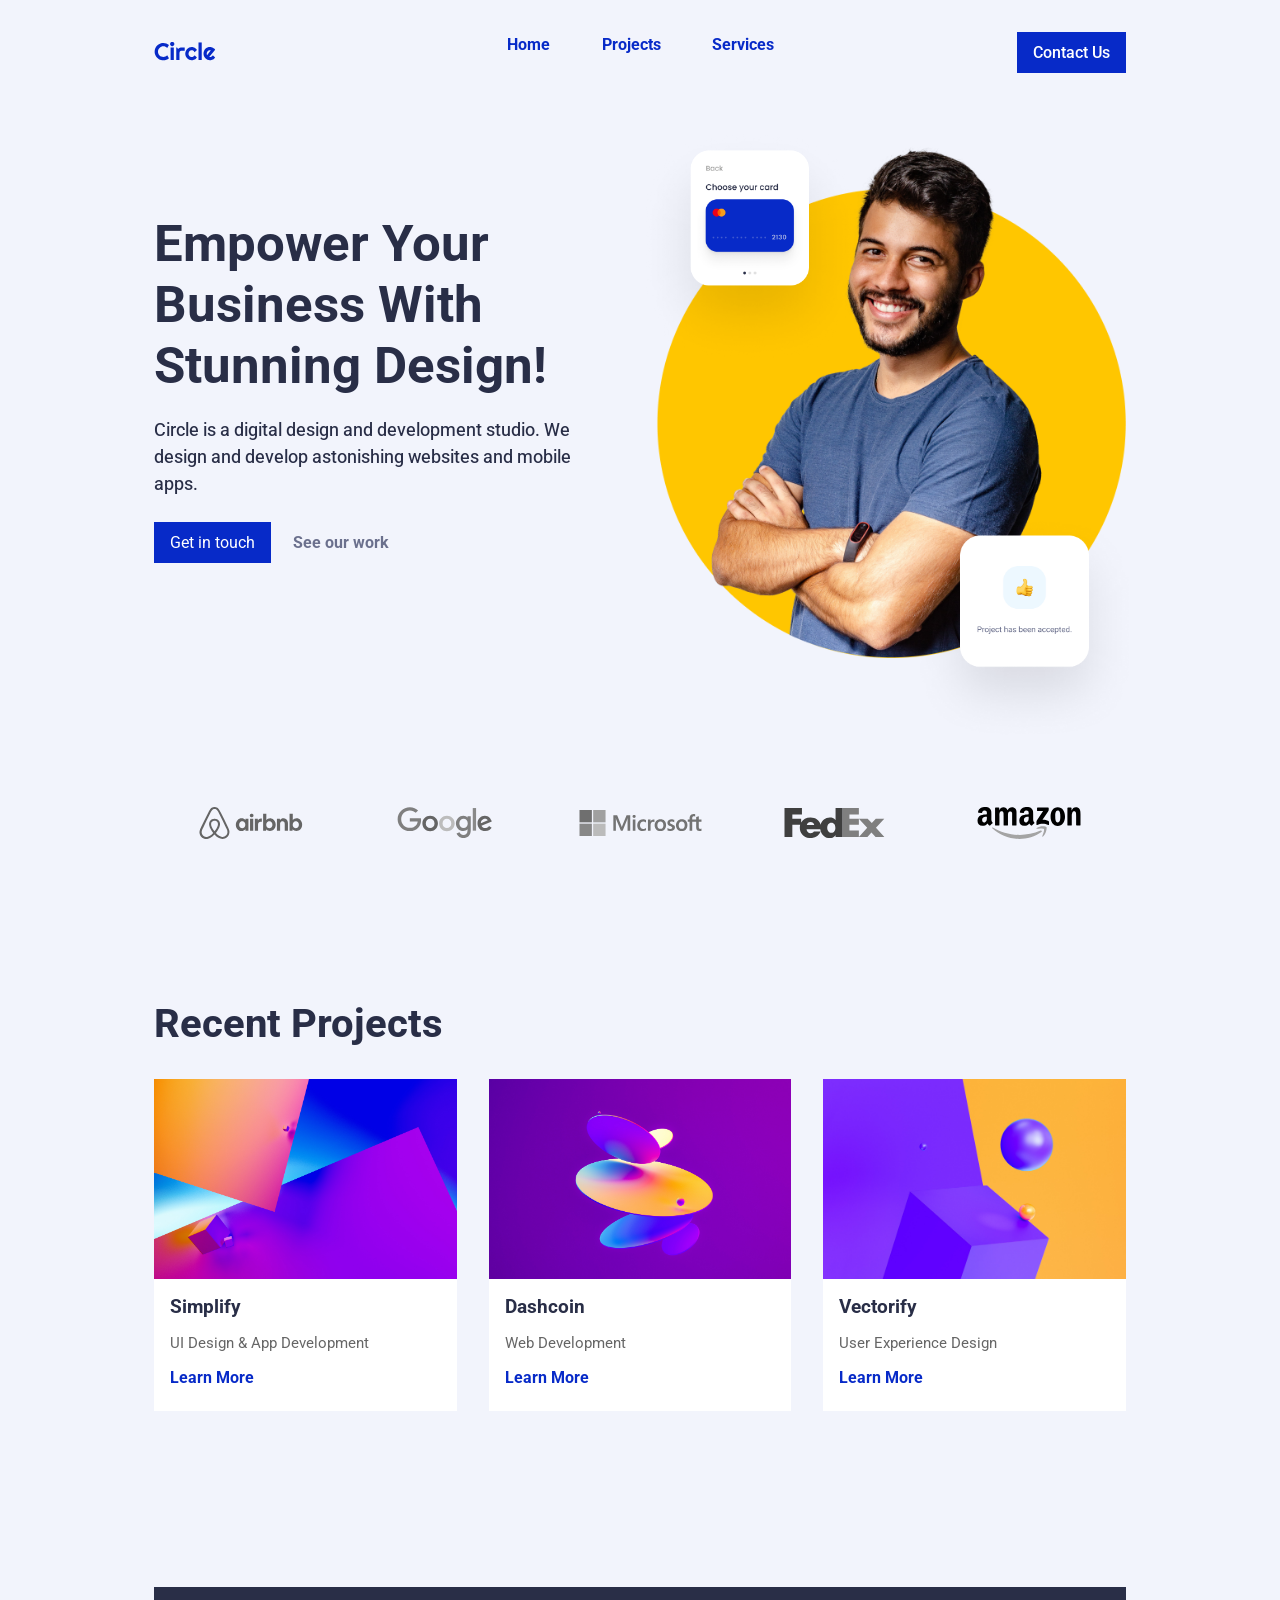
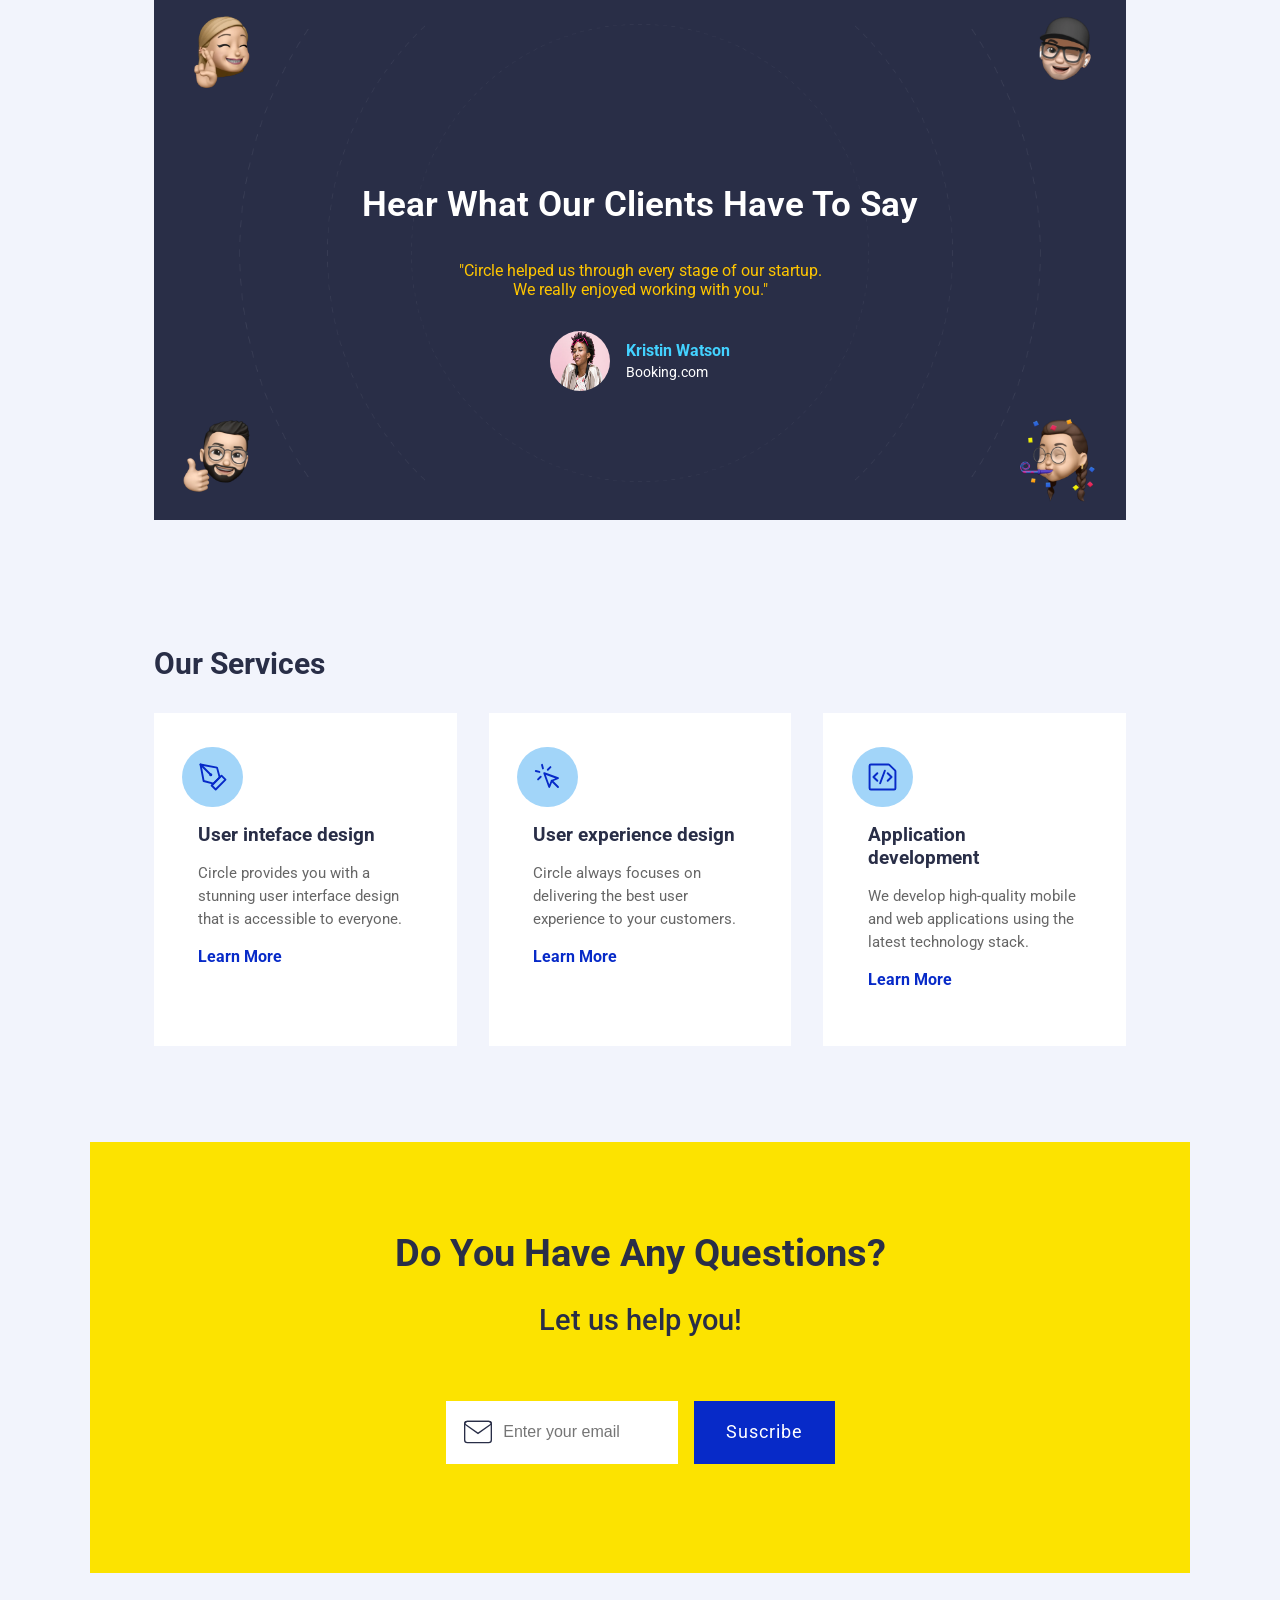
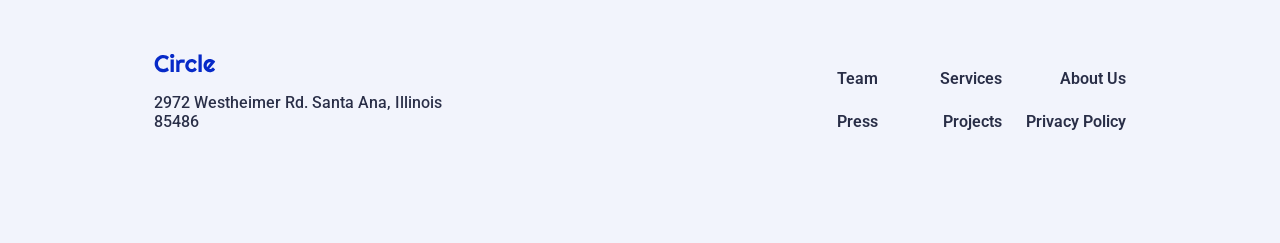
==== commit e4799e11: "mvp improvements" ====
--- a/index.html
+++ b/index.html
@@ -4,10 +4,11 @@
     <meta charset="UTF-8" />
     <meta name="viewport" content="width=device-width, initial-scale=1.0" />
     <title>Circle Agency</title>
+    <link rel="icon" type="image/x-icon" href="/images/logos/favicon.ico" />
     <link rel="preconnect" href="https://fonts.googleapis.com" />
     <link rel="preconnect" href="https://fonts.gstatic.com" crossorigin />
     <link
-      href="https://fonts.googleapis.com/css2?family=Inter:ital,opsz,wght@0,14..32,100..900;1,14..32,100..900&display=swap"
+      href="https://fonts.googleapis.com/css2?family=Roboto:ital,wght@0,100..900;1,100..900&display=swap"
       rel="stylesheet"
     />
     <link rel="stylesheet" href="/css/styles.css" />
@@ -23,7 +24,7 @@
           <li><a href="#projects">Projects</a></li>
           <li><a href="#services">Services</a></li>
         </ul>
-        <a href="/contact.html" id="contact-btn">Contact Us</a>
+        <a href="/pages/contact.html" id="contact-btn">Contact Us</a>
       </div>
       <div class="mobile-menu">
         <button class="menu-toggle" id="mobile-menu">
@@ -93,24 +94,24 @@
     <section class="recent-projects" id="projects">
       <h2>Recent Projects</h2>
       <div class="container">
-        <article class="project-card">
-          <a href=""><img src="/images/projects-section/1.jpg" alt="" /></a>
+        <a href="/pages/projects.html?id=1" class="project-card">
+          <img src="/images/projects-section/1.jpg" alt="Simplify project" />
           <h4>Simplify</h4>
           <p>UI Design & App Development</p>
-          <a href="projects.html?id=1">Learn More</a>
-        </article>
-        <article class="project-card">
-          <a href=""><img src="/images/projects-section/2.jpg" alt="" /></a>
+          <span>Learn More</span>
+        </a>
+        <a href="/pages/projects.html?id=2" class="project-card">
+          <img src="/images/projects-section/2.jpg" alt="Dashcoin project" />
           <h4>Dashcoin</h4>
           <p>Web Development</p>
-          <a href="projects.html?id=2">Learn More</a>
-        </article>
-        <article class="project-card">
-          <a href=""><img src="/images/projects-section/3.jpg" alt="" /></a>
+          <span>Learn More</span>
+        </a>
+        <a href="/pages/projects.html?id=3" class="project-card">
+          <img src="/images/projects-section/3.jpg" alt="Vectorify project" />
           <h4>Vectorify</h4>
           <p>User Experience Design</p>
-          <a href="projects.html?id=3">Learn More</a>
-        </article>
+          <span>Learn More</span>
+        </a>
       </div>
     </section>
     <section class="testimonials">
@@ -187,12 +188,14 @@
           />
           <input type="email" placeholder="Enter your email" />
         </div>
-        <a href="/contact.html" class="newsletter-btn">Suscribe</a>
+        <a href="/pages/contact.html" class="newsletter-btn">Suscribe</a>
       </form>
     </section>
     <footer>
       <div class="footer-info">
-        <img src="/images/logos/circle.svg" alt="logo Circle Agency" />
+        <a href="/index.html">
+          <img src="/images/logos/circle.svg" alt="logo Circle Agency" />
+        </a>
         <p>2972 Westheimer Rd. Santa Ana, Illinois 85486</p>
       </div>
       <div class="footer-services">
@@ -207,5 +210,6 @@
       </div>
     </footer>
     <script src="/js/main.js"></script>
+    <script src="/js/scroll.js"></script>
   </body>
 </html>
--- a/css/styles.css
+++ b/css/styles.css
@@ -5,7 +5,7 @@
   --secondary-blue: #43d2ff; /* El azul claro/cyan */
   /* Secundary*/
   --SecondaryLight: #fce300; /* El amarillo más claro del diseño */
-  --SecondaryDark: #ffc600; /* El amarillo del círculo del Hero y testimonios
+  --SecondaryDark: #ffc600; /* El amarillo del círculo del Hero y testimonios*/
 
   /* Neutral / Text Colors */
   --dark-grey: #292e47; /* El color para los títulos (H1, H2, etc.) */
@@ -23,7 +23,7 @@
 
 /* ESTILOS GLOBALES */
 body {
-  font-family: "Inter", sans-serif;
+  font-family: "Roboto", sans-serif;
   background-color: var(--light-grey);
   margin: 0;
   padding: 0.5rem 2rem;
@@ -281,24 +281,24 @@
 }
 
 .project-card {
+  display: block;
   background-color: var(--white);
   overflow: hidden;
-  box-shadow: 0 2px 8px rgba(0, 0, 0, 0.1);
-}
-
-.project-card a:first-child {
+  text-decoration: none;
+}
+
+.project-card:hover {
+  -webkit-box-shadow: 13px 13px 0px 0px rgba(0, 0, 0, 0.11);
+  -moz-box-shadow: 13px 13px 0px 0px rgba(0, 0, 0, 0.11);
+  box-shadow: 13px 13px 0px 0px rgba(0, 0, 0, 0.11);
+}
+
+.project-card img {
   display: block;
   width: 100%;
   height: 200px;
-  overflow: hidden;
+  object-fit: cover;
   background-color: #f0f0f0;
-}
-
-.project-card a img {
-  width: 100%;
-  height: 100%;
-  object-fit: cover;
-  display: block;
 }
 
 .project-card h4 {
@@ -313,11 +313,10 @@
   margin-bottom: 2.8rem;
 }
 
-.project-card a:last-child {
+.project-card span {
   display: block;
   margin: 1rem 0 1.3rem 1rem;
   color: var(--primary-blue);
-  text-decoration: none;
   font-weight: 700;
   cursor: pointer;
 }
@@ -410,9 +409,13 @@
 
 .service {
   background-color: var(--white);
-  border-radius: 0.5rem;
   padding: 2.1rem 1.8rem;
-  box-shadow: 0 2px 8px rgba(0, 0, 0, 0.1);
+}
+
+.service:hover {
+  -webkit-box-shadow: 13px 13px 0px 0px rgba(0, 0, 0, 0.11);
+  -moz-box-shadow: 13px 13px 0px 0px rgba(0, 0, 0, 0.11);
+  box-shadow: 13px 13px 0px 0px rgba(0, 0, 0, 0.11);
 }
 
 .icon-circle {
@@ -550,7 +553,7 @@
 }
 
 .footer-info img {
-  width: 21%;
+  width: 100%;
   height: auto;
   margin-bottom: 1rem;
 }
@@ -597,8 +600,8 @@
 
 .info-project {
   display: flex;
-  flex-wrap: wrap; /* Permite que el h1 ocupe su propia fila */
-  justify-content: space-between; /* Empuja los elementos a los extremos */
+  flex-wrap: wrap;
+  justify-content: space-between;
   align-items: center;
   width: 100%;
 }
@@ -638,7 +641,12 @@
   width: 100%;
   height: auto;
   margin: 2rem 0;
-  box-shadow: 0 4px 6px rgba(0, 0, 0, 0.1);
+  box-shadow: 0px 0px 15px 0px rgba(236, 0, 255, 0.5);
+  transition: box-shadow 0.5s ease;
+}
+
+.content-blog img:hover {
+  box-shadow: 0px 0px 20px 5px rgba(236, 0, 255, 0.4);
 }
 
 .content-blog p {
@@ -762,6 +770,110 @@
   background-color: #0520a8;
 }
 
+/*SCROLL BUTTON*/
+
+#scrollToTop {
+  position: fixed;
+  bottom: 30px;
+  right: 30px;
+  width: 50px;
+  height: 50px;
+  background-color: var(--dark-grey);
+  color: white;
+  border: 2px solid white;
+  border-radius: 50%;
+  cursor: pointer;
+  z-index: 2000;
+  display: flex;
+  justify-content: center;
+  align-items: center;
+  font-size: 24px;
+  box-shadow: 0 4px 10px rgba(0, 0, 0, 0.3);
+
+  opacity: 0;
+  visibility: hidden;
+  transition:
+    opacity 0.3s ease,
+    visibility 0.3s ease;
+}
+
+#scrollToTop.show {
+  opacity: 1;
+  visibility: visible;
+  animation:
+    bounceIn 0.6s cubic-bezier(0.68, -0.55, 0.265, 1.55) forwards,
+    floating 2s ease-in-out infinite 0.6s;
+}
+
+/* Animación */
+@keyframes bounceIn {
+  0% {
+    transform: scale(0);
+  }
+  60% {
+    transform: scale(1.2);
+  }
+  100% {
+    transform: scale(1);
+  }
+}
+
+@keyframes floating {
+  0% {
+    transform: translateY(0px);
+  }
+  50% {
+    transform: translateY(-12px);
+  }
+  100% {
+    transform: translateY(0px);
+  }
+}
+
+#scrollToTop:hover {
+  background-color: var(--primary-blue);
+}
+
+/* PÁGINA 404 */
+.error-page {
+  display: flex;
+  justify-content: center;
+  align-items: center;
+  min-height: 100vh;
+  text-align: center;
+  background-color: var(--light-grey);
+}
+
+.error-container h1 {
+  font-size: clamp(6rem, 15vw, 10rem);
+  margin: 0;
+  color: var(--primary-blue);
+}
+
+.error-container h2 {
+  margin: 1rem 0;
+  color: var(--dark-grey);
+}
+
+.error-container p {
+  margin-bottom: 2.5rem;
+  max-width: 500px;
+  margin-left: auto;
+  margin-right: auto;
+}
+
+.error-container .cta-btn {
+  width: 100%;
+  display: flex;
+  justify-content: center;
+  margin-top: 2rem;
+}
+
+.error-container .cta-btn a {
+  display: inline-block;
+  text-decoration: none;
+}
+
 /* ESTILOS PARA TABLET (IPAD) */
 
 @media screen and (min-width: 768px) and (max-width: 1024px) {
@@ -785,11 +897,9 @@
   }
 
   .nav-content {
-    display: flex !important;
+    display: flex;
     flex-direction: row;
     align-items: center;
-    gap: 0;
-    padding: 0 !important;
     justify-content: space-between;
     flex: 1;
     margin-left: 3rem;
@@ -797,6 +907,7 @@
 
   .menu {
     display: flex;
+    align-items: center;
     gap: 2rem;
     list-style: none;
     margin: 0 auto;
@@ -805,6 +916,9 @@
   .menu li {
     color: var(--primary-blue);
     cursor: pointer;
+    padding-bottom: 0;
+    display: flex;
+    align-items: center;
   }
 
   .menu li a {
@@ -938,7 +1052,7 @@
     max-width: 320px;
   }
 
-  .project-card a:first-child {
+  .project-card img {
     height: 250px;
   }
 
@@ -1022,11 +1136,6 @@
     width: 100%;
     max-width: none;
     margin: 0;
-  }
-
-  .service {
-    max-width: 320px;
-    justify-self: center;
   }
 
   .service:nth-child(3) {
@@ -1099,9 +1208,9 @@
     justify-content: space-between;
     align-items: flex-start;
     margin: 5rem 0;
-    width: calc(100% + 2rem);
-    margin-left: -1rem;
-    margin-right: -1rem;
+    width: 100%;
+    margin-left: 0;
+    margin-right: 0;
   }
 
   .footer-info {
@@ -1113,15 +1222,20 @@
 
   .footer-services {
     width: auto;
+    display: flex;
+    justify-content: flex-end;
   }
 
   .site-map {
-    grid-template-columns: repeat(4, 1fr);
+    display: grid;
+    grid-template-columns: repeat(3, 1fr);
     gap: 1rem;
+    padding: 0;
+    margin: 0;
   }
 
   .site-map li {
-    text-align: left;
+    text-align: right;
   }
 
   /* BLOG SECTION TABLET */
@@ -1199,11 +1313,9 @@
   }
 
   .nav-content {
-    display: flex !important;
+    display: flex;
     flex-direction: row;
     align-items: center;
-    gap: 0;
-    padding: 0 !important;
     justify-content: space-between;
     flex: 1;
     margin-left: 3rem;
@@ -1212,6 +1324,7 @@
   .menu {
     display: flex;
     gap: clamp(2rem, 4vw, 6rem);
+    align-items: center;
     list-style: none;
     margin: 0 auto;
   }
@@ -1219,6 +1332,8 @@
   .menu li {
     color: var(--primary-blue);
     cursor: pointer;
+    display: flex;
+    align-items: center;
   }
 
   .menu li a {
@@ -1248,6 +1363,7 @@
     flex-direction: row;
     padding: 4rem 0;
     width: 100%;
+    align-items: center;
   }
 
   .cta {
@@ -1257,15 +1373,15 @@
   }
 
   .cta h1 {
-    font-size: clamp(2rem, 3vw, 3.2rem);
+    font-size: clamp(2.5rem, 4vw, 3.8rem);
     font-weight: 700;
     margin-bottom: 1.3rem;
     margin-top: 0;
-    line-height: 1.1;
+    line-height: clamp(1.1, 1.2vw, 1.3);
   }
 
   .cta h3 {
-    font-size: clamp(1rem, 1.2vw, 1.3rem);
+    font-size: clamp(1.1rem, 1.4vw, 1.5rem);
     font-weight: 450;
     margin: 0;
     line-height: 1.5;
@@ -1283,8 +1399,10 @@
     flex: 1;
     position: relative;
     display: flex;
-    justify-content: center;
-    align-items: center;
+    justify-content: right;
+    align-items: center;
+    margin: 0;
+    padding: 0;
   }
 
   .hero-img #img-1 {
@@ -1332,6 +1450,7 @@
 
   .recent-projects {
     padding: 4rem 0;
+    margin-top: 0;
   }
 
   .recent-projects h2 {
@@ -1345,17 +1464,11 @@
     gap: 2rem;
   }
 
-  .project-card {
-    background-color: var(--white);
-    overflow: hidden;
-    box-shadow: 0 2px 8px rgba(0, 0, 0, 0.1);
-  }
-
-  .project-card a:first-child {
+  .project-card img {
     display: block;
     width: 100%;
     aspect-ratio: 1 / 1;
-    overflow: hidden;
+    object-fit: cover;
     background-color: #f0f0f0;
   }
 
@@ -1369,7 +1482,7 @@
     font-size: 0.95rem;
   }
 
-  .project-card a:last-child {
+  .project-card span {
     display: block;
     margin: 1rem 0 1.5rem 1rem;
     font-weight: 700;
@@ -1386,6 +1499,8 @@
     padding: 0;
     margin-top: 7rem;
     width: 100%;
+    margin-left: 0;
+    margin-right: 0;
   }
 
   .container-testimonials {
@@ -1445,12 +1560,6 @@
     display: grid;
     grid-template-columns: repeat(3, 1fr);
     gap: 2rem;
-  }
-
-  .service {
-    background-color: var(--white);
-    overflow: hidden;
-    box-shadow: 0 2px 8px rgba(0, 0, 0, 0.1);
   }
 
   .service a:first-child {
@@ -1537,9 +1646,9 @@
     justify-content: space-between;
     align-items: flex-start;
     margin: 5rem 0;
-    width: calc(100% + 2rem);
-    margin-left: -1rem;
-    margin-right: -1rem;
+    width: 100%;
+    margin-left: 0;
+    margin-right: 0;
   }
 
   .footer-info {
@@ -1554,12 +1663,12 @@
   }
 
   .site-map {
-    grid-template-columns: repeat(4, 1fr);
-    gap: 1rem;
+    grid-template-columns: repeat(3, 1fr);
+    gap: 1.5rem;
   }
 
   .site-map li {
-    text-align: left;
+    text-align: right;
   }
 
   /* BLOG SECTION DESKTOP */
